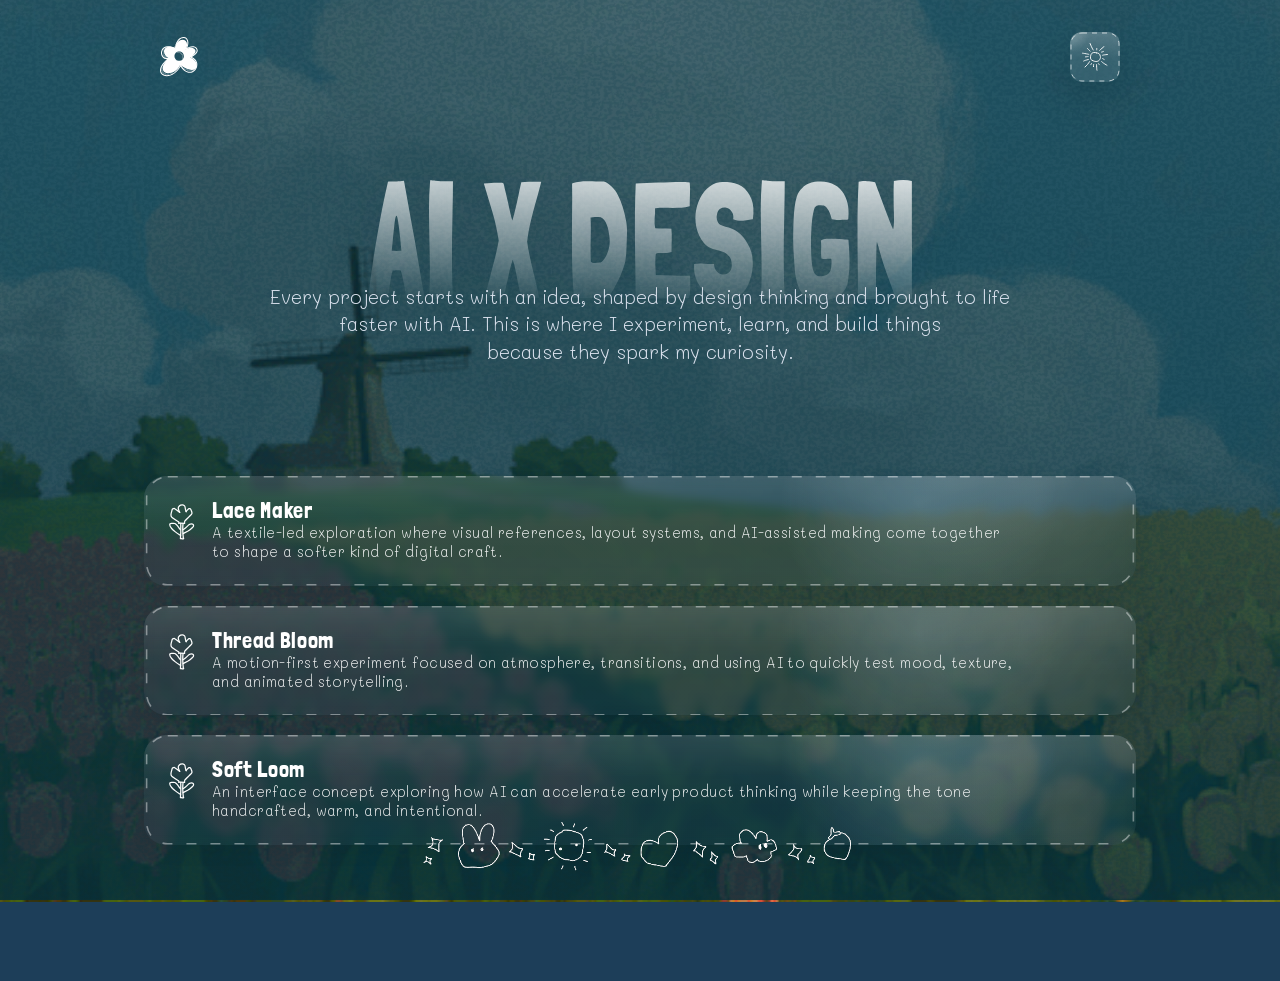
==== index.html @ 44465aa0 "Initial commit" ====
<!DOCTYPE html>
<html lang="en">
  <head>
    <meta charset="UTF-8" />
    <meta name="viewport" content="width=device-width, initial-scale=1.0" />
    <title>Made with AI</title>
    <link rel="stylesheet" href="styles.css" />
  </head>
  <body data-scene="day">
    <div class="cursor-glow" aria-hidden="true"></div>
    <div class="cursor-ring" aria-hidden="true"></div>
    <div class="floating-project-preview" aria-hidden="true">
      <img src="" alt="" />
    </div>
    <div class="page-shell">
      <header class="hero">
        <nav class="topbar">
          <img src="assets/logo.svg" alt="Logo" class="logo" />
          <button
            class="glass-frame"
            type="button"
            aria-label="Switch background to night"
            aria-pressed="false"
          >
            <span class="frame-icon" aria-hidden="true">
              <img src="assets/day.svg" alt="" />
            </span>
            <svg class="glass-frame-outline" viewBox="0 0 50 50" aria-hidden="true">
              <rect x="1" y="1" width="48" height="48" rx="11" ry="11"></rect>
            </svg>
          </button>
        </nav>
        <div class="hero-text">
          <h1 class="eyebrow">
            <img src="assets/heroheading.svg" alt="Made with AI" class="hero-heading-art" />
          </h1>
          <p class="subheading">Every project starts with an idea, shaped by design thinking and brought to life faster with AI. This is where I experiment, learn, and build things<br />because they spark my curiosity.</p>
        </div>
      </header>

      <main class="content">
        <section class="project-list" aria-label="Projects">
          <article
            class="project-item"
            tabindex="0"
            data-title="Lace Maker"
            data-body="A textile-led exploration where visual references, layout systems, and AI-assisted making come together to shape a softer kind of digital craft."
            data-image="assets/overlay.png"
            data-link="#"
            data-kicker="Material Study"
            data-notes="Built by turning a small visual curiosity into a structured experiment with rhythm, pattern, and tactility."
            data-tools="Figma direction, AI image support, rapid prototyping"
          >
            <svg class="project-outline" aria-hidden="true">
              <rect></rect>
            </svg>
            <div class="project-icon" aria-hidden="true">
              <img src="assets/project_icon.svg" alt="" />
            </div>
            <div class="project-copy">
              <h2 class="project-title">Lace Maker</h2>
              <p class="project-body">A textile-led exploration where visual references, layout systems, and AI-assisted making come together to shape a softer kind of digital craft.</p>
            </div>
            <div class="project-preview" aria-hidden="true">
              <img src="assets/overlay.png" alt="" />
            </div>
          </article>

          <article
            class="project-item"
            tabindex="0"
            data-title="Thread Bloom"
            data-body="A motion-first experiment focused on atmosphere, transitions, and using AI to quickly test mood, texture, and animated storytelling."
            data-image="assets/_.gif"
            data-link="#"
            data-kicker="Motion Study"
            data-notes="Built to see how quickly an ambient concept could become a living interface moment without losing design intent."
            data-tools="Concept framing, AI motion testing, interface styling"
          >
            <svg class="project-outline" aria-hidden="true">
              <rect></rect>
            </svg>
            <div class="project-icon" aria-hidden="true">
              <img src="assets/project_icon.svg" alt="" />
            </div>
            <div class="project-copy">
              <h2 class="project-title">Thread Bloom</h2>
              <p class="project-body">A motion-first experiment focused on atmosphere, transitions, and using AI to quickly test mood, texture, and animated storytelling.</p>
            </div>
            <div class="project-preview" aria-hidden="true">
              <img src="assets/_.gif" alt="" />
            </div>
          </article>

          <article
            class="project-item"
            tabindex="0"
            data-title="Soft Loom"
            data-body="An interface concept exploring how AI can accelerate early product thinking while keeping the tone handcrafted, warm, and intentional."
            data-image="assets/overlay.png"
            data-link="#"
            data-kicker="Interface Concept"
            data-notes="Built as a study in contrast: fast generation on one side, careful curation and design judgment on the other."
            data-tools="UI composition, copy shaping, AI-assisted iteration"
          >
            <svg class="project-outline" aria-hidden="true">
              <rect></rect>
            </svg>
            <div class="project-icon" aria-hidden="true">
              <img src="assets/project_icon.svg" alt="" />
            </div>
            <div class="project-copy">
              <h2 class="project-title">Soft Loom</h2>
              <p class="project-body">An interface concept exploring how AI can accelerate early product thinking while keeping the tone handcrafted, warm, and intentional.</p>
            </div>
            <div class="project-preview" aria-hidden="true">
              <img src="assets/overlay.png" alt="" />
            </div>
          </article>
        </section>
      </main>

      <footer class="toolbar" aria-label="Quick actions">
        <img class="toolbar-gif" src="assets/footericons-pingpong.gif" alt="" />
      </footer>
    </div>
    <section class="project-detail" aria-hidden="true">
      <div class="project-detail-backdrop" data-close-detail></div>
      <div class="project-detail-panel" role="dialog" aria-modal="true" aria-labelledby="project-detail-title">
        <svg class="project-detail-outline" aria-hidden="true">
          <rect></rect>
        </svg>
        <button class="project-detail-close glass-frame" type="button" aria-label="Close project detail" data-close-detail>
          <span class="project-detail-close-icon" aria-hidden="true">+</span>
          <svg class="glass-frame-outline" viewBox="0 0 50 50" aria-hidden="true">
            <rect x="1" y="1" width="48" height="48" rx="11" ry="11"></rect>
          </svg>
        </button>
        <div class="project-detail-media">
          <img src="" alt="" class="project-detail-image" />
          <a class="project-detail-cta glass-frame" href="#" target="_blank" rel="noreferrer">
            <span class="project-detail-cta-label">Visit the product</span>
            <span class="project-detail-cta-outline" aria-hidden="true"></span>
          </a>
        </div>
        <div class="project-detail-copy">
          <p class="project-detail-kicker"></p>
          <h2 class="project-detail-title" id="project-detail-title"></h2>
          <p class="project-detail-body"></p>
          <div class="project-detail-grid">
            <div class="project-detail-block">
              <span class="project-detail-label">Why it exists</span>
              <p class="project-detail-notes"></p>
            </div>
            <div class="project-detail-block">
              <span class="project-detail-label">What shaped it</span>
              <p class="project-detail-tools"></p>
            </div>
          </div>
        </div>
      </div>
    </section>
    <script>
      const sceneToggle = document.querySelector(".glass-frame");
      const body = document.body;
      const cursorGlow = document.querySelector(".cursor-glow");
      const cursorRing = document.querySelector(".cursor-ring");
      const floatingProjectPreview = document.querySelector(".floating-project-preview");
      const floatingProjectPreviewImage = floatingProjectPreview?.querySelector("img");
      const interactiveNodes = document.querySelectorAll("button, .logo, .project-item");
      const projectItems = document.querySelectorAll(".project-item");
      const projectDetail = document.querySelector(".project-detail");
      const projectDetailPanel = document.querySelector(".project-detail-panel");
      const projectDetailOutline = document.querySelector(".project-detail-outline");
      const projectDetailCloseButton = document.querySelector(".project-detail-close");
      const projectDetailImage = document.querySelector(".project-detail-image");
      const projectDetailCta = document.querySelector(".project-detail-cta");
      const projectDetailKicker = document.querySelector(".project-detail-kicker");
      const projectDetailTitle = document.querySelector(".project-detail-title");
      const projectDetailBody = document.querySelector(".project-detail-body");
      const projectDetailNotes = document.querySelector(".project-detail-notes");
      const projectDetailTools = document.querySelector(".project-detail-tools");
      const projectDetailCloseNodes = document.querySelectorAll("[data-close-detail]");
      let projectOutlineObserver;
      let activeProjectItem = null;

      const syncProjectOutlines = () => {
        projectItems.forEach((item) => {
          const outline = item.querySelector(".project-outline");
          const rect = outline?.querySelector("rect");

          if (!outline || !rect) {
            return;
          }

          const width = item.clientWidth;
          const height = item.clientHeight;
          const radius = parseFloat(getComputedStyle(item).getPropertyValue("--project-radius")) || 22;
          const borderWidth = parseFloat(getComputedStyle(item).getPropertyValue("--project-border-width")) || 1.6;
          const inset = borderWidth / 2;

          outline.setAttribute("viewBox", `0 0 ${width} ${height}`);
          rect.setAttribute("x", String(inset));
          rect.setAttribute("y", String(inset));
          rect.setAttribute("width", String(Math.max(width - inset * 2, 0)));
          rect.setAttribute("height", String(Math.max(height - inset * 2, 0)));
          rect.setAttribute("rx", String(Math.max(radius - inset, 0)));
          rect.setAttribute("ry", String(Math.max(radius - inset, 0)));
        });
      };

      const syncProjectDetailOutline = () => {
        const rect = projectDetailOutline?.querySelector("rect");

        if (!projectDetailPanel || !projectDetailOutline || !rect) {
          return;
        }

        const width = projectDetailPanel.clientWidth;
        const height = projectDetailPanel.clientHeight;
        const borderWidth = 1.6;
        const inset = borderWidth / 2;
        const radius = 32;

        projectDetailOutline.setAttribute("viewBox", `0 0 ${width} ${height}`);
        rect.setAttribute("x", String(inset));
        rect.setAttribute("y", String(inset));
        rect.setAttribute("width", String(Math.max(width - inset * 2, 0)));
        rect.setAttribute("height", String(Math.max(height - inset * 2, 0)));
        rect.setAttribute("rx", String(Math.max(radius - inset, 0)));
        rect.setAttribute("ry", String(Math.max(radius - inset, 0)));
      };

      const syncProjectPreviewPosition = (item, event) => {
        if (!floatingProjectPreview || body.classList.contains("detail-open")) {
          return;
        }

        const itemRect = item.getBoundingClientRect();
        const previewWidth = floatingProjectPreview.offsetWidth || 188;
        const previewHeight = floatingProjectPreview.offsetHeight || 122;
        const minLeft = itemRect.left + itemRect.width * 0.48;
        const maxLeft = itemRect.right - previewWidth - 12;
        const minTop = itemRect.top - 22;
        const maxTop = itemRect.bottom - previewHeight * 0.35;
        const nextLeft = Math.min(Math.max(event.clientX + 18, minLeft), maxLeft);
        const nextTop = Math.min(Math.max(event.clientY - previewHeight / 2, minTop), maxTop);

        floatingProjectPreview.style.setProperty("--floating-preview-x", `${nextLeft}px`);
        floatingProjectPreview.style.setProperty("--floating-preview-y", `${nextTop}px`);
      };

      const updateDetailCloseProximity = (event) => {
        if (!projectDetailCloseButton || !body.classList.contains("detail-open")) {
          projectDetailCloseButton?.classList.remove("is-proximate");
          return;
        }

        const rect = projectDetailCloseButton.getBoundingClientRect();
        const proximityRect = {
          top: rect.top - 2,
          right: rect.right + 2,
          bottom: rect.bottom + 12,
          left: rect.left - 2
        };

        const isNearClose =
          event.clientX >= proximityRect.left &&
          event.clientX <= proximityRect.right &&
          event.clientY >= proximityRect.top &&
          event.clientY <= proximityRect.bottom;

        projectDetailCloseButton.classList.toggle("is-proximate", isNearClose);
      };

      const openProjectDetail = (item) => {
        if (!projectDetail || !projectDetailImage || !projectDetailKicker || !projectDetailTitle || !projectDetailBody || !projectDetailNotes || !projectDetailTools) {
          return;
        }

        const {
          title,
          body: detailBody,
          image,
          link,
          kicker,
          notes,
          tools
        } = item.dataset;

        activeProjectItem?.classList.remove("is-selected");
        activeProjectItem = item;
        activeProjectItem.classList.add("is-selected");

        projectDetailImage.src = image || "";
        projectDetailImage.alt = title || "";
        if (projectDetailCta) {
          projectDetailCta.href = link || "#";
        }
        projectDetailKicker.textContent = kicker || "";
        projectDetailTitle.textContent = title || "";
        projectDetailBody.textContent = detailBody || "";
        projectDetailNotes.textContent = notes || "";
        projectDetailTools.textContent = tools || "";

        projectDetail.setAttribute("aria-hidden", "false");
        body.classList.add("detail-open");
        floatingProjectPreview?.classList.remove("is-visible");
        requestAnimationFrame(syncProjectDetailOutline);
      };

      const closeProjectDetail = () => {
        projectDetail?.setAttribute("aria-hidden", "true");
        body.classList.remove("detail-open");
        projectDetailCloseButton?.classList.remove("is-proximate");
        activeProjectItem?.classList.remove("is-selected");
        activeProjectItem = null;
      };

      sceneToggle?.addEventListener("click", () => {
        const isNightScene = body.dataset.scene === "night";
        const nextScene = isNightScene ? "day" : "night";
        const nextIcon = nextScene === "night" ? "assets/night.svg" : "assets/day.svg";
        const nextLabel = nextScene === "night" ? "Switch background to day" : "Switch background to night";

        body.dataset.scene = nextScene;
        sceneToggle.setAttribute("aria-pressed", String(nextScene === "night"));
        sceneToggle.setAttribute("aria-label", nextLabel);
        const frameIcon = sceneToggle.querySelector("img");
        if (frameIcon) {
          frameIcon.src = nextIcon;
        }
      });

      if (window.matchMedia("(pointer: fine)").matches && cursorGlow && cursorRing) {
        let currentX = window.innerWidth / 2;
        let currentY = window.innerHeight / 2;
        let targetX = currentX;
        let targetY = currentY;

        const renderCursor = () => {
          currentX += (targetX - currentX) * 0.16;
          currentY += (targetY - currentY) * 0.16;

          cursorGlow.style.transform = `translate(${currentX}px, ${currentY}px)`;
          cursorRing.style.transform = `translate(${targetX}px, ${targetY}px)`;
          requestAnimationFrame(renderCursor);
        };

        window.addEventListener("mousemove", (event) => {
          targetX = event.clientX;
          targetY = event.clientY;
          const glowX = `${(event.clientX / window.innerWidth) * 100}%`;
          const glowY = `${(event.clientY / window.innerHeight) * 100}%`;
          document.documentElement.style.setProperty("--hero-glow-x", glowX);
          document.documentElement.style.setProperty("--hero-glow-y", glowY);
          body.classList.add("cursor-active");
          updateDetailCloseProximity(event);
        });

        window.addEventListener("mouseleave", () => {
          body.classList.remove("cursor-active");
        });

        interactiveNodes.forEach((node) => {
          node.addEventListener("mouseenter", () => {
            body.classList.add("cursor-interactive");
          });

          node.addEventListener("mouseleave", () => {
            body.classList.remove("cursor-interactive");
          });
        });

        projectItems.forEach((item) => {
          item.addEventListener("mouseenter", (event) => {
            const previewSource = item.querySelector(".project-preview img")?.getAttribute("src");

            if (floatingProjectPreview && floatingProjectPreviewImage && previewSource) {
              floatingProjectPreviewImage.src = previewSource;
              floatingProjectPreview.classList.add("is-visible");
            }

            syncProjectPreviewPosition(item, event);
          });

          item.addEventListener("mousemove", (event) => {
            syncProjectPreviewPosition(item, event);
          });

          item.addEventListener("mouseleave", () => {
            floatingProjectPreview?.classList.remove("is-visible");
          });
        });

        renderCursor();
      }

      projectItems.forEach((item) => {
        item.addEventListener("click", () => {
          openProjectDetail(item);
        });

        item.addEventListener("keydown", (event) => {
          if (event.key === "Enter" || event.key === " ") {
            event.preventDefault();
            openProjectDetail(item);
          }
        });
      });

      projectDetailCloseNodes.forEach((node) => {
        node.addEventListener("click", closeProjectDetail);
      });

      window.addEventListener("keydown", (event) => {
        if (event.key === "Escape" && body.classList.contains("detail-open")) {
          closeProjectDetail();
        }
      });

      syncProjectOutlines();
      syncProjectDetailOutline();
      window.addEventListener("resize", syncProjectOutlines);
      window.addEventListener("resize", syncProjectDetailOutline);

      if ("ResizeObserver" in window) {
        projectOutlineObserver = new ResizeObserver(() => {
          syncProjectOutlines();
          syncProjectDetailOutline();
        });

        projectItems.forEach((item) => {
          projectOutlineObserver.observe(item);
        });

        if (projectDetailPanel) {
          projectOutlineObserver.observe(projectDetailPanel);
        }
      }

      if (document.fonts?.ready) {
        document.fonts.ready.then(() => {
          syncProjectOutlines();
          syncProjectDetailOutline();
        });
      }
    </script>
  </body>
</html>
---- styles.css ----
@import url("https://fonts.googleapis.com/css2?family=Londrina+Solid:wght@300;400;900&family=Mali:wght@300;400;500;600;700&display=swap");

:root {
  color-scheme: dark;
  font-family: "Poppins", "Inter", system-ui, sans-serif;
  background: #1d3e59;
  color: #f5f7fb;
  --hero-glow-x: 50%;
  --hero-glow-y: 28%;
  --hero-heading-size: clamp(3.2rem, 7.2vw, 6rem);
  --hero-subheading-size: clamp(0.9rem, 1.5vw, 1.2rem);
  --day-overlay-top: rgba(5, 47, 60, 0.35);
  --day-overlay-bottom: rgba(5, 47, 60, 0.6);
  --day-overlay-opacity: 1;
  --day-overlay-size: cover;
  --day-overlay-position: center;
}

* {
  box-sizing: border-box;
}

html, body {
  margin: 0;
  min-height: 100%;
}

body {
  background: url("assets/_.gif") center/cover no-repeat fixed;
  color: #eef2f8;
  position: relative;
  cursor: none;
}

body[data-scene="night"] {
  background: url("assets/nights.gif") center/cover no-repeat fixed;
}

body.detail-open {
  overflow: hidden;
}

body.detail-open .cursor-glow,
body.detail-open .cursor-ring {
  opacity: 1;
}

body::before {
  content: "";
  position: fixed;
  inset: 0;
  background:
    linear-gradient(var(--day-overlay-top), var(--day-overlay-bottom)),
    url("assets/overlay.png") var(--day-overlay-position) / var(--day-overlay-size) no-repeat;
  opacity: var(--day-overlay-opacity);
  pointer-events: none;
  z-index: 0;
}

.cursor-glow,
.cursor-ring {
  position: fixed;
  top: 0;
  left: 0;
  pointer-events: none;
  z-index: 20;
  opacity: 0;
  transition: opacity 180ms ease, width 220ms ease, height 220ms ease, border-color 220ms ease, background-color 220ms ease;
}

.cursor-glow {
  width: 140px;
  height: 140px;
  border-radius: 50%;
  background: radial-gradient(circle, rgba(165, 220, 255, 0.22) 0%, rgba(165, 220, 255, 0.08) 38%, rgba(165, 220, 255, 0) 72%);
  mix-blend-mode: screen;
  transform: translate(-50%, -50%);
}

.cursor-ring {
  width: 26px;
  height: 26px;
  border: 1px solid rgba(255, 255, 255, 0.7);
  border-radius: 50%;
  transform: translate(-50%, -50%);
  backdrop-filter: blur(3px);
  -webkit-backdrop-filter: blur(3px);
}

.floating-project-preview {
  --floating-preview-x: 0px;
  --floating-preview-y: 0px;
  position: fixed;
  top: 0;
  left: 0;
  width: 212px;
  aspect-ratio: 1.55;
  border-radius: 16px;
  overflow: hidden;
  opacity: 0;
  transform: translate(var(--floating-preview-x), var(--floating-preview-y));
  box-shadow:
    0 16px 34px rgba(0, 0, 0, 0.22),
    inset 0 0 0 1px rgba(255, 255, 255, 0.16);
  transition: opacity 180ms ease;
  z-index: 11;
  pointer-events: none;
  will-change: transform, opacity;
}

.floating-project-preview.is-visible {
  opacity: 1;
}

.floating-project-preview img {
  display: block;
  width: 100%;
  height: 100%;
  object-fit: cover;
}

body.cursor-active .cursor-glow,
body.cursor-active .cursor-ring {
  opacity: 1;
}

body.cursor-interactive .cursor-glow {
  width: 180px;
  height: 180px;
  background: radial-gradient(circle, rgba(255, 255, 255, 0.24) 0%, rgba(185, 231, 255, 0.1) 40%, rgba(185, 231, 255, 0) 74%);
}

body.cursor-interactive .cursor-ring {
  width: 40px;
  height: 40px;
  border-color: rgba(255, 255, 255, 0.95);
  background: rgba(255, 255, 255, 0.06);
}

.page-shell {
  position: relative;
  z-index: 1;
  display: flex;
  min-height: 100vh;
  flex-direction: column;
  padding: 32px 24px 112px;
}

.hero {
  flex: 0 0 auto;
  display: flex;
  flex-direction: column;
  align-items: center;
  justify-content: flex-start;
  text-align: center;
  padding: 0 0 20px;
  gap: 48px;
}

.topbar {
  width: min(100%, 980px);
  display: flex;
  align-items: center;
  justify-content: space-between;
  gap: 12px;
  padding: 0 10px;
}

.logo {
  height: 40px;
  width: auto;
  transform-origin: center;
  transition: transform 320ms ease;
}

.logo:hover {
  transform: rotate(12deg);
}

.glass-frame {
  --frame-dash: 5;
  --frame-gap: 5;
  --frame-hover-dash: 160;
  --frame-hover-gap: 0;
  width: 50px;
  height: 50px;
  padding: 0;
  border: 0;
  border-radius: 12px;
  background: rgba(255, 255, 255, 0.08);
  backdrop-filter: blur(18px);
  -webkit-backdrop-filter: blur(18px);
  box-shadow:
    inset 0 18px 40px rgba(255, 255, 255, 0.06),
    0 16px 45px rgba(0, 0, 0, 0.18);
  position: relative;
  overflow: hidden;
  cursor: pointer;
  transition:
    background-color 220ms ease,
    box-shadow 220ms ease;
}

.glass-frame::before {
  content: "";
  position: absolute;
  inset: 0;
  background: linear-gradient(180deg, rgba(255,255,255,0.24), rgba(255,255,255,0) 55%);
  opacity: 0.6;
  pointer-events: none;
  transition: opacity 220ms ease, transform 220ms ease;
}

.glass-frame::after {
  content: "";
  position: absolute;
  inset: 0;
  background: radial-gradient(circle at top left, rgba(255,255,255,0.32), transparent 28%);
  opacity: 0.8;
  pointer-events: none;
  transition: opacity 220ms ease, transform 220ms ease;
}

.frame-icon {
  position: absolute;
  inset: 0;
  display: grid;
  place-items: center;
  z-index: 1;
  pointer-events: none;
}

.frame-icon img {
  display: block;
  width: 22px;
  height: 22px;
  opacity: 0.92;
}

body[data-scene="day"] .frame-icon img {
  width: 28px;
  height: 28px;
}

.glass-frame-outline {
  position: absolute;
  inset: 0;
  width: 100%;
  height: 100%;
  pointer-events: none;
}

.glass-frame-outline rect {
  fill: none;
  stroke: rgba(255, 255, 255, 0.68);
  stroke-width: 1;
  stroke-linecap: butt;
  stroke-dasharray: var(--frame-dash) var(--frame-gap);
  transition: stroke 220ms ease, stroke-dasharray 260ms ease;
}

.glass-frame:hover {
  box-shadow:
    inset 0 20px 42px rgba(255, 255, 255, 0.12),
    0 22px 55px rgba(0, 0, 0, 0.24);
}

.glass-frame:hover::before {
  opacity: 0.92;
  transform: translateY(-4px);
}

.glass-frame:hover::after {
  opacity: 1;
  transform: translate(4px, 4px) scale(1.08);
}

.glass-frame:hover .glass-frame-outline rect {
  stroke: rgba(255, 255, 255, 1);
  stroke-dasharray: var(--frame-hover-dash) var(--frame-hover-gap);
}

.glass-frame:active {
  transform: translateY(-1px) scale(0.99);
}

.hero-text {
  max-width: 900px;
  margin-top: 50px;
  margin-bottom: 0;
}

.eyebrow {
  margin: 0;
  line-height: 0;
  filter: drop-shadow(0 10px 24px rgba(6, 18, 32, 0.18));
  transition: filter 220ms ease;
}

.hero-heading-art {
  display: block;
  width: min(100%, clamp(192px, 43.2vw, 544px));
  height: auto;
  margin: 0 auto;
}

body.cursor-active .eyebrow {
  filter: drop-shadow(0 12px 30px rgba(6, 18, 32, 0.24));
}

body.cursor-interactive .eyebrow {
  filter: drop-shadow(0 12px 30px rgba(6, 18, 32, 0.24));
}

.subheading {
  margin: -18px auto 0;
  max-width: 760px;
  font-family: "Mali", "Poppins", sans-serif;
  font-size: var(--hero-subheading-size);
  line-height: 1.45;
  font-weight: 300;
  color: #dce3ef;
}

.content {
  width: min(100%, 1020px);
  margin: 0 auto;
  padding: 90px 14px 24px;
}

.project-list {
  display: grid;
  gap: 20px;
}

.project-item {
  --project-radius: 22;
  --project-border-width: 1.6;
  --project-dash: 10;
  --project-gap: 14;
  --project-hover-dash: 12;
  --project-hover-gap: 12;
  --project-border-color: rgba(255, 255, 255, 0.42);
  display: grid;
  grid-template-columns: auto 1fr;
  gap: 12px;
  align-items: start;
  min-height: 88px;
  padding: 24px 18px 24px 16px;
  border-radius: calc(var(--project-radius) * 1px);
  background:
    linear-gradient(180deg, rgba(71, 86, 95, 0.1), rgba(117, 151, 170, 0.06)),
    rgba(115, 162, 188, 0.02);
  backdrop-filter: blur(5px) saturate(1.02);
  -webkit-backdrop-filter: blur(5px) saturate(1.02);
  box-shadow:
    inset 0 1px 0 rgba(255, 255, 255, 0),
    0 8px 18px rgba(0, 0, 0, 0.05);
  position: relative;
  overflow: visible;
  cursor: pointer;
  transition: box-shadow 220ms ease, background-color 220ms ease;
}

.project-item::before {
  content: "";
  position: absolute;
  inset: 0;
  border-radius: inherit;
  background: linear-gradient(180deg, rgba(255,255,255,0.16), rgba(255,255,255,0.04) 38%, rgba(255,255,255,0) 65%);
  opacity: 0.65;
  pointer-events: none;
  transition: opacity 220ms ease, transform 220ms ease;
}

.project-item::after {
  content: "";
  position: absolute;
  inset: 0;
  border-radius: inherit;
  background:
    radial-gradient(circle at 78% 26%, rgba(207, 234, 248, 0.22), transparent 18%),
    radial-gradient(circle at 90% 20%, rgba(255,255,255,0.12), transparent 14%);
  opacity: 0.9;
  pointer-events: none;
  transition: opacity 220ms ease, transform 220ms ease;
}

.project-icon,
.project-copy,
.project-outline,
.project-preview {
  position: relative;
  z-index: 1;
}

.project-outline {
  position: absolute;
  inset: 0;
  width: 100%;
  height: 100%;
  pointer-events: none;
  z-index: 2;
}

.project-outline rect {
  fill: none;
  stroke: var(--project-border-color);
  stroke-width: var(--project-border-width);
  stroke-linecap: butt;
  stroke-linejoin: miter;
  vector-effect: non-scaling-stroke;
  stroke-dasharray: var(--project-dash) var(--project-gap);
  transition: stroke 420ms ease, stroke-dasharray 620ms ease;
}

.project-icon {
  width: 40px;
  height: 40px;
  display: grid;
  place-items: center;
  color: rgba(255, 255, 255, 0.98);
  margin-top: 0;
}

.project-icon img {
  width: 44px;
  height: 44px;
  display: block;
}

.project-title {
  margin: 0 0 4px;
  font-family: "Londrina Solid", "Poppins", sans-serif;
  font-size: 1.4rem;
  line-height: 0.9;
  letter-spacing: 0.03em;
  font-weight: 400;
  color: #ffffff;
}

.project-body {
  margin: 0;
  max-width: calc(72ch + 90px);
  font-family: "Mali", "Poppins", sans-serif;
  font-size: 0.90rem;
  line-height: 1.3;
  font-weight: 300;
  letter-spacing: 0.03em;
  
  color: rgba(255, 255, 255, 0.9);
}

.project-preview {
  display: none;
}

.project-item:hover .project-outline rect {
  stroke: rgba(218, 228, 238, 0.5);
  stroke-dasharray: var(--project-hover-dash) var(--project-hover-gap);
}

.project-item:focus-visible {
  outline: none;
}

.project-item.is-selected .project-outline rect,
.project-item:focus-visible .project-outline rect {
  stroke: rgba(214, 225, 234, 0.56);
  stroke-dasharray: var(--project-hover-dash) var(--project-hover-gap);
}

.project-detail {
  position: fixed;
  inset: 0;
  display: grid;
  place-items: center;
  padding: 32px 24px;
  opacity: 0;
  visibility: hidden;
  pointer-events: none;
  transition: opacity 320ms ease, visibility 320ms ease;
  z-index: 6;
}

.project-detail,
.project-detail * {
  cursor: none;
}

.project-detail[aria-hidden="false"] {
  opacity: 1;
  visibility: visible;
  pointer-events: auto;
}

.project-detail-backdrop {
  position: absolute;
  inset: 0;
  background:
    linear-gradient(180deg, rgba(4, 20, 34, 0.5), rgba(4, 20, 34, 0.74)),
    radial-gradient(circle at 50% 24%, rgba(167, 214, 241, 0.16), transparent 34%);
  backdrop-filter: blur(18px) saturate(1.06);
  -webkit-backdrop-filter: blur(18px) saturate(1.06);
}

.project-detail-panel {
  --project-detail-radius: 32;
  --project-detail-border-width: 1.6;
  --project-detail-dash: 10;
  --project-detail-gap: 14;
  position: relative;
  width: min(100%, 980px);
  display: grid;
  grid-template-columns: minmax(280px, 0.95fr) minmax(0, 1fr);
  gap: 28px;
  padding: 26px;
  border-radius: 32px;
  background:
    linear-gradient(180deg, rgba(103, 128, 143, 0.18), rgba(57, 77, 90, 0.14)),
    rgba(29, 43, 53, 0.18);
  box-shadow:
    inset 0 1px 0 rgba(255, 255, 255, 0.14),
    0 28px 80px rgba(0, 0, 0, 0.28);
  overflow: hidden;
  transform: translateY(28px) scale(0.98);
  transition: transform 420ms cubic-bezier(0.22, 1, 0.36, 1);
}

.project-detail-panel::before {
  content: "";
  position: absolute;
  inset: 0;
  border-radius: inherit;
  background:
    linear-gradient(180deg, rgba(255,255,255,0.18), rgba(255,255,255,0.02) 34%, rgba(255,255,255,0) 64%),
    radial-gradient(circle at 86% 10%, rgba(220, 239, 252, 0.16), transparent 24%);
  pointer-events: none;
}

.project-detail-outline {
  position: absolute;
  inset: 0;
  width: 100%;
  height: 100%;
  pointer-events: none;
  z-index: 1;
}

.project-detail-outline rect {
  fill: none;
  stroke: rgba(255, 255, 255, 0.42);
  stroke-width: var(--project-detail-border-width);
  stroke-linecap: butt;
  stroke-linejoin: miter;
  vector-effect: non-scaling-stroke;
  stroke-dasharray: var(--project-detail-dash) var(--project-detail-gap);
}

.project-detail[aria-hidden="false"] .project-detail-panel {
  transform: translateY(0) scale(1);
}

.project-detail-close {
  position: absolute;
  top: 18px;
  right: 18px;
  width: 50px;
  height: 50px;
  z-index: 2;
}

.project-detail-close-icon {
  position: absolute;
  inset: 0;
  display: grid;
  place-items: center;
  font-size: 1.55rem;
  line-height: 1;
  color: rgba(255, 255, 255, 0.92);
  transform: rotate(45deg);
  transition: transform 420ms ease, scale 420ms ease;
}

.project-detail-close:hover .project-detail-close-icon,
.project-detail-close:focus-visible .project-detail-close-icon,
.project-detail-close.is-proximate .project-detail-close-icon {
  transform: rotate(225deg) scale(1.08);
}

.project-detail-media,
.project-detail-copy {
  position: relative;
  z-index: 2;
}

.project-detail-media {
  min-height: 380px;
  border-radius: 24px;
  overflow: hidden;
  background: rgba(255, 255, 255, 0.08);
  box-shadow:
    inset 0 1px 0 rgba(255, 255, 255, 0.18),
    0 18px 40px rgba(0, 0, 0, 0.22);
}

.project-detail-image {
  display: block;
  width: 100%;
  height: 100%;
  object-fit: cover;
}

.project-detail-cta {
  position: absolute;
  left: 20px;
  bottom: 20px;
  display: inline-flex;
  width: auto;
  height: auto;
  align-items: center;
  justify-content: center;
  min-height: 52px;
  border: 0;
  padding: 0 22px;
  border-radius: 999px;
  background: rgba(255, 255, 255, 0.08);
  box-shadow:
    inset 0 18px 40px rgba(255, 255, 255, 0.06),
    0 16px 45px rgba(0, 0, 0, 0.18);
  backdrop-filter: blur(18px);
  -webkit-backdrop-filter: blur(18px);
  font-family: "Mali", "Poppins", sans-serif;
  font-size: 0.94rem;
  line-height: 1;
  font-weight: 500;
  letter-spacing: 0.04em;
  color: #f8fbff;
  text-decoration: none;
  overflow: hidden;
  transition: background-color 220ms ease, transform 220ms ease, box-shadow 220ms ease;
}

.project-detail-cta::before {
  opacity: 0.6;
}

.project-detail-cta::after {
  opacity: 0.8;
}

.project-detail-cta-label {
  position: relative;
  z-index: 1;
  pointer-events: none;
}

.project-detail-cta-outline {
  position: absolute;
  inset: 0;
  pointer-events: none;
  border: 1px dashed rgba(255, 255, 255, 0.68);
  border-radius: inherit;
  transition: border-color 220ms ease, border-style 260ms ease;
}

.project-detail-cta:hover {
  background: rgba(255, 255, 255, 0.08);
  box-shadow:
    inset 0 20px 42px rgba(255, 255, 255, 0.12),
    0 22px 55px rgba(0, 0, 0, 0.24);
}

.project-detail-cta:hover::before {
  opacity: 0.92;
  transform: translateY(-4px);
}

.project-detail-cta:hover::after {
  opacity: 1;
  transform: translate(4px, 4px) scale(1.08);
}

.project-detail-cta:hover .project-detail-cta-outline {
  border-color: rgba(255, 255, 255, 1);
  border-style: solid;
}

.project-detail-cta:focus-visible {
  outline: none;
  transform: translateY(-1px);
}

.project-detail-copy {
  display: flex;
  min-width: 0;
  flex-direction: column;
  justify-content: center;
  padding: 16px 10px 8px 0;
}

.project-detail-kicker {
  margin: 0 0 14px;
  font-family: "Mali", "Poppins", sans-serif;
  font-size: 0.88rem;
  line-height: 1.1;
  letter-spacing: 0.16em;
  text-transform: uppercase;
  color: rgba(221, 232, 240, 0.72);
}

.project-detail-title {
  margin: 0 0 14px;
  font-family: "Londrina Solid", "Poppins", sans-serif;
  font-size: clamp(2.6rem, 4vw, 4rem);
  line-height: 0.9;
  font-weight: 400;
  letter-spacing: 0.02em;
  color: #ffffff;
}

.project-detail-body,
.project-detail-notes,
.project-detail-tools {
  margin: 0;
  font-family: "Mali", "Poppins", sans-serif;
  font-size: 1rem;
  line-height: 1.6;
  font-weight: 300;
  letter-spacing: 0.03em;
  color: rgba(236, 243, 248, 0.92);
}

.project-detail-body {
  max-width: 50ch;
}

.project-detail-grid {
  display: grid;
  grid-template-columns: repeat(2, minmax(0, 1fr));
  gap: 18px;
  margin-top: 28px;
}

.project-detail-block {
  padding: 18px 18px 20px;
  border-radius: 22px;
  background:
    linear-gradient(180deg, rgba(255,255,255,0.1), rgba(255,255,255,0.03)),
    rgba(255, 255, 255, 0.02);
  box-shadow: inset 0 1px 0 rgba(255, 255, 255, 0.08);
}

.project-detail-label {
  display: block;
  margin-bottom: 10px;
  font-family: "Mali", "Poppins", sans-serif;
  font-size: 0.78rem;
  line-height: 1;
  font-weight: 500;
  letter-spacing: 0.14em;
  text-transform: uppercase;
  color: rgba(214, 227, 237, 0.66);
}

.toolbar {
  position: fixed;
  left: 50%;
  bottom: 20px;
  transform: translateX(-50%);
  display: flex;
  justify-content: center;
  width: min(100% - 48px, 437px);
  z-index: 2;
}

.toolbar-gif {
  display: block;
  width: min(100%, 437px);
  height: auto;
}

@media (max-width: 720px) {
  body {
    cursor: auto;
  }

  .cursor-glow,
  .cursor-ring {
    display: none;
  }

  .page-shell {
    padding: 24px 18px 18px;
  }

  .hero {
    padding-top: 28px;
  }

  .content {
    padding: 6px 0 20px;
  }

  .project-item {
    grid-template-columns: 1fr;
    gap: 10px;
    padding: 16px 16px 18px;
  }

  .project-icon {
    width: 24px;
    height: 24px;
    margin-top: 0;
  }

  .project-title {
    font-size: 1.45rem;
  }

  .project-body {
    max-width: none;
    font-size: 0.84rem;
  }

  .project-detail {
    padding: 18px 16px;
  }

  .project-detail-panel {
    grid-template-columns: 1fr;
    gap: 18px;
    padding: 18px;
    border-radius: 24px;
  }

  .project-detail-media {
    min-height: 220px;
  }

  .project-detail-cta {
    left: 14px;
    right: 14px;
    bottom: 14px;
    justify-content: center;
  }

  .project-detail-copy {
    padding: 4px 0 0;
  }

  .project-detail-title {
    font-size: clamp(2.1rem, 9vw, 3rem);
  }

  .project-detail-grid {
    grid-template-columns: 1fr;
    margin-top: 20px;
  }

  .toolbar {
    bottom: 16px;
    width: min(100% - 32px, 437px);
  }
}
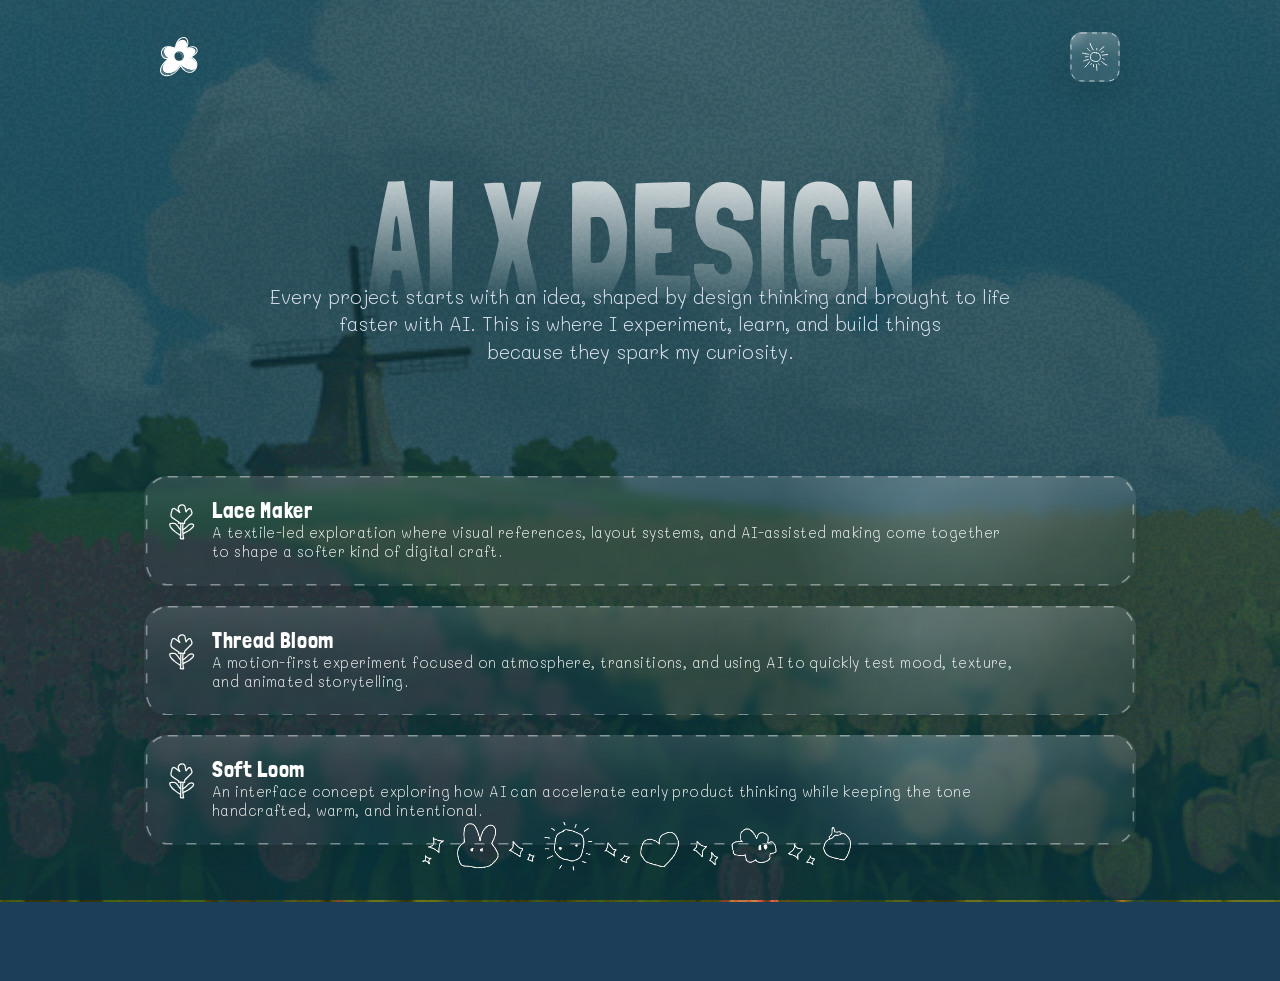
==== commit 38362af3: "Refine project detail overlay interactions" ====
--- a/index.html
+++ b/index.html
@@ -130,17 +130,21 @@
         <svg class="project-detail-outline" aria-hidden="true">
           <rect></rect>
         </svg>
-        <button class="project-detail-close glass-frame" type="button" aria-label="Close project detail" data-close-detail>
-          <span class="project-detail-close-icon" aria-hidden="true">+</span>
-          <svg class="glass-frame-outline" viewBox="0 0 50 50" aria-hidden="true">
-            <rect x="1" y="1" width="48" height="48" rx="11" ry="11"></rect>
-          </svg>
+        <button class="project-detail-close-hit" type="button" aria-label="Close project detail" data-close-detail>
+          <span class="project-detail-close-face glass-frame" aria-hidden="true">
+            <span class="project-detail-close-icon">+</span>
+            <svg class="glass-frame-outline" viewBox="0 0 50 50" aria-hidden="true">
+              <rect x="1" y="1" width="48" height="48" rx="11" ry="11"></rect>
+            </svg>
+          </span>
         </button>
         <div class="project-detail-media">
           <img src="" alt="" class="project-detail-image" />
           <a class="project-detail-cta glass-frame" href="#" target="_blank" rel="noreferrer">
             <span class="project-detail-cta-label">Visit the product</span>
-            <span class="project-detail-cta-outline" aria-hidden="true"></span>
+            <svg class="project-detail-cta-outline" aria-hidden="true">
+              <rect></rect>
+            </svg>
           </a>
         </div>
         <div class="project-detail-copy">
@@ -172,17 +176,21 @@
       const projectDetail = document.querySelector(".project-detail");
       const projectDetailPanel = document.querySelector(".project-detail-panel");
       const projectDetailOutline = document.querySelector(".project-detail-outline");
-      const projectDetailCloseButton = document.querySelector(".project-detail-close");
+      const projectDetailCloseButton = document.querySelector(".project-detail-close-hit");
+      const projectDetailCloseFace = document.querySelector(".project-detail-close-face");
       const projectDetailImage = document.querySelector(".project-detail-image");
       const projectDetailCta = document.querySelector(".project-detail-cta");
+      const projectDetailCtaOutline = document.querySelector(".project-detail-cta-outline");
       const projectDetailKicker = document.querySelector(".project-detail-kicker");
       const projectDetailTitle = document.querySelector(".project-detail-title");
       const projectDetailBody = document.querySelector(".project-detail-body");
       const projectDetailNotes = document.querySelector(".project-detail-notes");
       const projectDetailTools = document.querySelector(".project-detail-tools");
       const projectDetailCloseNodes = document.querySelectorAll("[data-close-detail]");
+      const DETAIL_CLOSE_DURATION = 320;
       let projectOutlineObserver;
       let activeProjectItem = null;
+      let detailCloseTimeout;
 
       const syncProjectOutlines = () => {
         projectItems.forEach((item) => {
@@ -223,6 +231,28 @@
         const radius = 32;
 
         projectDetailOutline.setAttribute("viewBox", `0 0 ${width} ${height}`);
+        rect.setAttribute("x", String(inset));
+        rect.setAttribute("y", String(inset));
+        rect.setAttribute("width", String(Math.max(width - inset * 2, 0)));
+        rect.setAttribute("height", String(Math.max(height - inset * 2, 0)));
+        rect.setAttribute("rx", String(Math.max(radius - inset, 0)));
+        rect.setAttribute("ry", String(Math.max(radius - inset, 0)));
+      };
+
+      const syncProjectDetailCtaOutline = () => {
+        const rect = projectDetailCtaOutline?.querySelector("rect");
+
+        if (!projectDetailCta || !projectDetailCtaOutline || !rect) {
+          return;
+        }
+
+        const width = projectDetailCta.clientWidth;
+        const height = projectDetailCta.clientHeight;
+        const radius = parseFloat(getComputedStyle(projectDetailCta).borderRadius) || 16;
+        const borderWidth = 1;
+        const inset = borderWidth / 2;
+
+        projectDetailCtaOutline.setAttribute("viewBox", `0 0 ${width} ${height}`);
         rect.setAttribute("x", String(inset));
         rect.setAttribute("y", String(inset));
         rect.setAttribute("width", String(Math.max(width - inset * 2, 0)));
@@ -251,26 +281,22 @@
       };
 
       const updateDetailCloseProximity = (event) => {
-        if (!projectDetailCloseButton || !body.classList.contains("detail-open")) {
+        if (!projectDetailCloseButton || !projectDetailCloseFace || !body.classList.contains("detail-open")) {
           projectDetailCloseButton?.classList.remove("is-proximate");
-          return;
-        }
-
-        const rect = projectDetailCloseButton.getBoundingClientRect();
-        const proximityRect = {
-          top: rect.top - 2,
-          right: rect.right + 2,
-          bottom: rect.bottom + 12,
-          left: rect.left - 2
-        };
-
+          body.classList.remove("cursor-force-interactive");
+          return;
+        }
+
+        const rect = projectDetailCloseFace.getBoundingClientRect();
+        const ringReach = 12;
         const isNearClose =
-          event.clientX >= proximityRect.left &&
-          event.clientX <= proximityRect.right &&
-          event.clientY >= proximityRect.top &&
-          event.clientY <= proximityRect.bottom;
+          event.clientX >= rect.left - ringReach &&
+          event.clientX <= rect.right + ringReach &&
+          event.clientY >= rect.top - ringReach &&
+          event.clientY <= rect.bottom + ringReach;
 
         projectDetailCloseButton.classList.toggle("is-proximate", isNearClose);
+        body.classList.toggle("cursor-force-interactive", isNearClose);
       };
 
       const openProjectDetail = (item) => {
@@ -303,18 +329,31 @@
         projectDetailNotes.textContent = notes || "";
         projectDetailTools.textContent = tools || "";
 
+        window.clearTimeout(detailCloseTimeout);
+        projectDetail.classList.remove("is-closing");
         projectDetail.setAttribute("aria-hidden", "false");
         body.classList.add("detail-open");
         floatingProjectPreview?.classList.remove("is-visible");
         requestAnimationFrame(syncProjectDetailOutline);
+        requestAnimationFrame(syncProjectDetailCtaOutline);
       };
 
       const closeProjectDetail = () => {
-        projectDetail?.setAttribute("aria-hidden", "true");
-        body.classList.remove("detail-open");
+        if (!projectDetail || projectDetail.getAttribute("aria-hidden") === "true") {
+          return;
+        }
+
+        window.clearTimeout(detailCloseTimeout);
+        projectDetail.classList.add("is-closing");
+        projectDetail.setAttribute("aria-hidden", "true");
         projectDetailCloseButton?.classList.remove("is-proximate");
-        activeProjectItem?.classList.remove("is-selected");
-        activeProjectItem = null;
+        body.classList.remove("cursor-force-interactive");
+        detailCloseTimeout = window.setTimeout(() => {
+          body.classList.remove("detail-open");
+          projectDetail.classList.remove("is-closing");
+          activeProjectItem?.classList.remove("is-selected");
+          activeProjectItem = null;
+        }, DETAIL_CLOSE_DURATION);
       };
 
       sceneToggle?.addEventListener("click", () => {
@@ -409,7 +448,21 @@
         });
       });
 
+      projectDetailPanel?.addEventListener("click", (event) => {
+        event.stopPropagation();
+      });
+
+      projectDetailCloseButton?.addEventListener("pointerdown", (event) => {
+        event.preventDefault();
+        event.stopPropagation();
+        closeProjectDetail();
+      });
+
       projectDetailCloseNodes.forEach((node) => {
+        if (node === projectDetailCloseButton) {
+          return;
+        }
+
         node.addEventListener("click", closeProjectDetail);
       });
 
@@ -421,13 +474,16 @@
 
       syncProjectOutlines();
       syncProjectDetailOutline();
+      syncProjectDetailCtaOutline();
       window.addEventListener("resize", syncProjectOutlines);
       window.addEventListener("resize", syncProjectDetailOutline);
+      window.addEventListener("resize", syncProjectDetailCtaOutline);
 
       if ("ResizeObserver" in window) {
         projectOutlineObserver = new ResizeObserver(() => {
           syncProjectOutlines();
           syncProjectDetailOutline();
+          syncProjectDetailCtaOutline();
         });
 
         projectItems.forEach((item) => {
@@ -436,6 +492,10 @@
 
         if (projectDetailPanel) {
           projectOutlineObserver.observe(projectDetailPanel);
+        }
+
+        if (projectDetailCta) {
+          projectOutlineObserver.observe(projectDetailCta);
         }
       }
 
@@ -443,6 +503,7 @@
         document.fonts.ready.then(() => {
           syncProjectOutlines();
           syncProjectDetailOutline();
+          syncProjectDetailCtaOutline();
         });
       }
     </script>
--- a/styles.css
+++ b/styles.css
@@ -130,7 +130,20 @@
   background: radial-gradient(circle, rgba(255, 255, 255, 0.24) 0%, rgba(185, 231, 255, 0.1) 40%, rgba(185, 231, 255, 0) 74%);
 }
 
+body.cursor-force-interactive .cursor-glow {
+  width: 180px;
+  height: 180px;
+  background: radial-gradient(circle, rgba(255, 255, 255, 0.24) 0%, rgba(185, 231, 255, 0.1) 40%, rgba(185, 231, 255, 0) 74%);
+}
+
 body.cursor-interactive .cursor-ring {
+  width: 40px;
+  height: 40px;
+  border-color: rgba(255, 255, 255, 0.95);
+  background: rgba(255, 255, 255, 0.06);
+}
+
+body.cursor-force-interactive .cursor-ring {
   width: 40px;
   height: 40px;
   border-color: rgba(255, 255, 255, 0.95);
@@ -494,6 +507,10 @@
   pointer-events: auto;
 }
 
+.project-detail.is-closing {
+  pointer-events: none;
+}
+
 .project-detail-backdrop {
   position: absolute;
   inset: 0;
@@ -561,13 +578,33 @@
   transform: translateY(0) scale(1);
 }
 
-.project-detail-close {
-  position: absolute;
-  top: 18px;
-  right: 18px;
+.project-detail-close-hit {
+  position: absolute;
+  top: 12px;
+  right: 12px;
+  width: 62px;
+  height: 72px;
+  display: block;
+  padding: 0;
+  border: 0;
+  border-radius: 18px;
+  appearance: none;
+  -webkit-appearance: none;
+  background: transparent;
+  box-shadow: none;
+  z-index: 2;
+  cursor: pointer;
+  pointer-events: auto;
+  touch-action: manipulation;
+}
+
+.project-detail-close-face {
+  position: absolute;
+  top: 6px;
+  right: 6px;
   width: 50px;
   height: 50px;
-  z-index: 2;
+  pointer-events: none;
 }
 
 .project-detail-close-icon {
@@ -582,10 +619,35 @@
   transition: transform 420ms ease, scale 420ms ease;
 }
 
-.project-detail-close:hover .project-detail-close-icon,
-.project-detail-close:focus-visible .project-detail-close-icon,
-.project-detail-close.is-proximate .project-detail-close-icon {
+.project-detail-close-hit:hover .project-detail-close-face::before,
+.project-detail-close-hit:focus-visible .project-detail-close-face::before,
+.project-detail-close-hit.is-proximate .project-detail-close-face::before {
+  opacity: 0.92;
+  transform: translateY(-4px);
+}
+
+.project-detail-close-hit:hover .project-detail-close-face::after,
+.project-detail-close-hit:focus-visible .project-detail-close-face::after,
+.project-detail-close-hit.is-proximate .project-detail-close-face::after {
+  opacity: 1;
+  transform: translate(4px, 4px) scale(1.08);
+}
+
+.project-detail-close-hit:hover .project-detail-close-face .glass-frame-outline rect,
+.project-detail-close-hit:focus-visible .project-detail-close-face .glass-frame-outline rect,
+.project-detail-close-hit.is-proximate .project-detail-close-face .glass-frame-outline rect {
+  stroke: rgba(255, 255, 255, 1);
+  stroke-dasharray: var(--frame-hover-dash) var(--frame-hover-gap);
+}
+
+.project-detail-close-hit:hover .project-detail-close-icon,
+.project-detail-close-hit:focus-visible .project-detail-close-icon,
+.project-detail-close-hit.is-proximate .project-detail-close-icon {
   transform: rotate(225deg) scale(1.08);
+}
+
+.project-detail-close-hit:focus-visible {
+  outline: none;
 }
 
 .project-detail-media,
@@ -613,8 +675,8 @@
 
 .project-detail-cta {
   position: absolute;
-  left: 20px;
-  bottom: 20px;
+  left: 50%;
+  bottom: 24px;
   display: inline-flex;
   width: auto;
   height: auto;
@@ -623,7 +685,7 @@
   min-height: 52px;
   border: 0;
   padding: 0 22px;
-  border-radius: 999px;
+  border-radius: 16px;
   background: rgba(255, 255, 255, 0.08);
   box-shadow:
     inset 0 18px 40px rgba(255, 255, 255, 0.06),
@@ -638,7 +700,9 @@
   color: #f8fbff;
   text-decoration: none;
   overflow: hidden;
+  transform: translateX(-50%);
   transition: background-color 220ms ease, transform 220ms ease, box-shadow 220ms ease;
+  isolation: isolate;
 }
 
 .project-detail-cta::before {
@@ -658,10 +722,20 @@
 .project-detail-cta-outline {
   position: absolute;
   inset: 0;
-  pointer-events: none;
-  border: 1px dashed rgba(255, 255, 255, 0.68);
-  border-radius: inherit;
-  transition: border-color 220ms ease, border-style 260ms ease;
+  width: 100%;
+  height: 100%;
+  pointer-events: none;
+  z-index: 1;
+}
+
+.project-detail-cta-outline rect {
+  fill: none;
+  stroke: rgba(255, 255, 255, 0.68);
+  stroke-width: 1;
+  stroke-linecap: butt;
+  vector-effect: non-scaling-stroke;
+  stroke-dasharray: 8 10;
+  transition: stroke 220ms ease, stroke-dasharray 260ms ease;
 }
 
 .project-detail-cta:hover {
@@ -669,6 +743,7 @@
   box-shadow:
     inset 0 20px 42px rgba(255, 255, 255, 0.12),
     0 22px 55px rgba(0, 0, 0, 0.24);
+  transform: translateX(-50%);
 }
 
 .project-detail-cta:hover::before {
@@ -682,8 +757,11 @@
 }
 
 .project-detail-cta:hover .project-detail-cta-outline {
-  border-color: rgba(255, 255, 255, 1);
-  border-style: solid;
+}
+
+.project-detail-cta:hover .project-detail-cta-outline rect {
+  stroke: rgba(255, 255, 255, 1);
+  stroke-dasharray: 180 0;
 }
 
 .project-detail-cta:focus-visible {
@@ -839,10 +917,12 @@
   }
 
   .project-detail-cta {
-    left: 14px;
-    right: 14px;
+    left: 50%;
     bottom: 14px;
+    width: calc(100% - 28px);
+    max-width: 280px;
     justify-content: center;
+    transform: translateX(-50%);
   }
 
   .project-detail-copy {
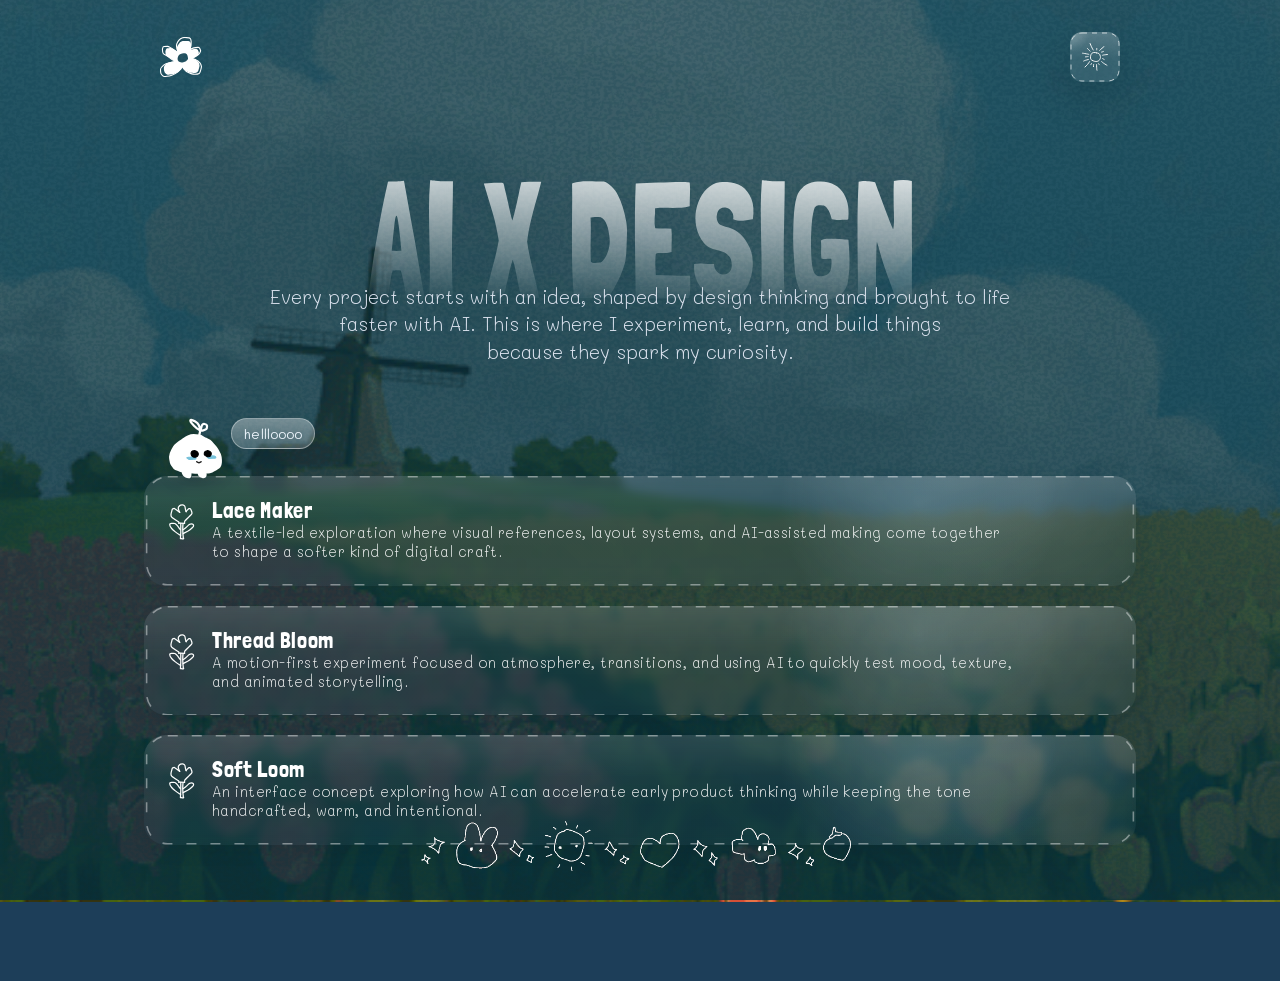
==== commit 05e039fc: "Update portfolio: Add AI Mixtape gallery and new interactive assets" ====
--- a/index.html
+++ b/index.html
@@ -12,6 +12,12 @@
     <div class="floating-project-preview" aria-hidden="true">
       <img src="" alt="" />
     </div>
+    <audio class="agent-jump-sound" preload="auto">
+      <source src="assets/jump.mp3" type="audio/mpeg" />
+    </audio>
+    <audio class="agent-wave-sound" preload="auto">
+      <source src="assets/wavesound.mp3" type="audio/mpeg" />
+    </audio>
     <div class="page-shell">
       <header class="hero">
         <nav class="topbar">
@@ -45,12 +51,115 @@
             tabindex="0"
             data-title="Lace Maker"
             data-body="A textile-led exploration where visual references, layout systems, and AI-assisted making come together to shape a softer kind of digital craft."
-            data-image="assets/overlay.png"
+            data-image="assets/dummy1.jpeg"
             data-link="#"
             data-kicker="Material Study"
             data-notes="Built by turning a small visual curiosity into a structured experiment with rhythm, pattern, and tactility."
             data-tools="Figma direction, AI image support, rapid prototyping"
           >
+            <button class="project-agent walking" type="button" aria-label="Animated project agent">
+              <svg
+                class="project-agent-svg"
+                width="49"
+                height="55"
+                viewBox="0 0 49 55"
+                fill="none"
+                xmlns="http://www.w3.org/2000/svg"
+                aria-hidden="true"
+              >
+                <path
+                  class="agent-body-shape"
+                  d="M22.2996 14.8711C25.7049 14.8793 26.7268 15.0898 27.1654 15.2143C27.5107 15.2946 27.6929 15.3336 27.8778 15.3867C28.5877 15.6502 29.2433 15.9648 32.8914 18.0837C34.8625 18.9969 36.2139 19.5376 36.8297 20.0043C37.6658 20.6379 39.2646 22.3453 40.3382 23.575C41.6247 25.0487 43.0193 26.6058 43.9726 28.1464C46.0942 31.5754 46.5721 33.0041 46.7923 34.9335C46.9674 36.4664 47.1545 38.2087 47.0418 39.1317C46.9447 39.9268 46.8893 41.0713 46.4985 42.0751C46.1681 42.9237 45.8197 43.7057 45.143 44.2234C44.0779 45.0382 43.1731 45.6799 42.3263 46.0086C41.5113 46.325 40.9449 46.8333 39.9394 47.358C39.148 47.7711 38.4835 48.2708 37.7084 48.3486C36.7227 48.4475 35.4599 48.5495 33.8427 48.7973C32.8857 48.9439 30.7249 49.0397 27.1289 48.9309C25.1528 48.8711 22.8886 48.79 21.5803 48.6905C19.9241 48.5645 18.8211 48.5477 17.601 48.3579C15.9358 48.099 12.8895 48.1926 11.3191 47.7249C10.5994 47.5106 9.9555 47.0493 9.02567 46.7277C7.08713 46.0573 5.62198 45.6 4.9809 44.9116C4.33998 44.2234 3.75372 43.4387 3.37318 42.748C2.99716 42.0656 2.10092 41.1099 1.84164 40.0347C1.45148 38.4169 0.927568 35.9956 1.00832 34.9177C1.16071 32.8834 1.04287 31.8694 3.12013 28.1569C4.32591 26.0019 5.15715 24.6933 5.94955 24.0044C7.25697 22.8679 8.58986 21.7902 9.52622 21.1049C10.5947 20.3229 11.5207 19.6051 12.8371 18.7308C13.951 17.9911 15.2936 16.9161 17.2351 16.0956C18.5006 15.5607 20.2375 14.8662 22.2996 14.8711Z"
+                  fill="white"
+                  stroke="white"
+                  stroke-width="2"
+                  stroke-linecap="round"
+                />
+                <path
+                  class="agent-sprout"
+                  d="M27.5307 14.4084C27.6899 14.0804 28.1627 12.6741 28.2894 10.1887C28.3456 9.08652 27.9292 7.8979 26.9878 5.72765C25.7411 2.8539 21.0816 1.11349 19.987 1.00191C19.7575 0.978515 19.5555 1.17489 19.4353 1.33726C19.1995 1.65575 19.3568 2.19184 19.633 2.76938C19.9656 3.46498 21.555 5.05324 23.4444 7.11691C24.8881 8.69373 26.6137 9.85384 27.6682 10.3614C28.7838 10.8984 30.1944 10.7781 31.143 10.601C32.441 10.3587 33.1063 10.0021 33.7509 9.52727C34.4638 9.00201 34.476 7.97066 34.5085 6.91889C34.5229 6.45394 34.3444 6.07567 34.2267 5.74788C33.9843 5.07253 33.0782 4.93326 32.2576 4.80043C31.5902 4.69242 30.9878 4.85642 30.5815 5.16556C29.5259 5.96885 29.5548 7.19927 29.2459 8.28867C29.1602 8.58861 29.0691 8.88385 29.0027 9.12558C28.9363 9.3673 28.8973 9.54656 28.9339 10.0025"
+                  stroke="white"
+                  stroke-width="2"
+                  stroke-linecap="round"
+                />
+                <path
+                  class="agent-foot-left"
+                  d="M12.5336 48.0783C12.5917 47.6041 12.7482 47.2057 12.9022 46.9268C12.7841 46.8126 12.7374 46.7606 13.0979 46.6284C13.116 46.6218 13.1351 46.6149 13.1553 46.6078C13.8826 46.3534 16 45.5 17.2545 45.5532C18.2813 45.5967 19.7484 47.2369 19.8268 48.3666C19.8612 48.8607 19.5069 49.2586 19.4266 49.7331C19.2928 50.5234 19.6466 51.9529 18.9736 52.6337C18.7126 52.8976 18.3531 53.1301 17.8748 53.0987C16.7653 53.0256 16.0638 52.8058 15.3553 52.4893C14.7286 52.2093 13.9923 51.8118 13.5088 51.0784C12.7863 49.9826 12.3948 49.2103 12.5336 48.0783Z"
+                  fill="white"
+                />
+                <path
+                  class="agent-foot-left"
+                  d="M13.1553 46.5624C12.9722 46.7538 12.6267 47.3187 12.5336 48.0783C12.3948 49.2103 12.7863 49.9826 13.5088 51.0784C13.9923 51.8118 14.7286 52.2093 15.3553 52.4893C16.0638 52.8058 16.7653 53.0256 17.8748 53.0987C18.3531 53.1301 18.7126 52.8976 18.9736 52.6337C19.6466 51.9529 19.2928 50.5234 19.4266 49.7331C19.5069 49.2586 19.8612 48.8607 19.8268 48.3666C19.7484 47.2369 18.2813 45.5967 17.2545 45.5532C16 45.5 13.8826 46.3534 13.1553 46.6078C12.314 46.9021 13.3278 46.8135 13.1247 47.6476C13.1068 47.87 13.118 48.0832 13.1294 48.2883C13.1407 48.4933 13.152 48.6839 13.1635 48.8802"
+                  stroke="white"
+                  stroke-width="2"
+                  stroke-linecap="round"
+                />
+                <path
+                  class="agent-foot-right"
+                  d="M26.8929 48.5623C26.9067 47.5297 27.1736 46.7107 27.6857 46.2144C27.6903 46.2027 27.696 46.192 27.7029 46.1823C28.3318 45.7876 30.0145 45.6352 31.0078 46.1415C31.8034 46.5469 32.6758 47.3181 32.8539 48.2161C32.9981 48.9434 33.5389 51.1498 32.8794 52.2649C32.7781 52.4364 32.6326 52.6474 32.429 52.7316C32.0328 52.8955 31.2843 53.1159 30.3892 52.8465L30.3796 52.8436C28.9844 52.4236 28.0664 52.1472 27.5867 51.2769C27.1686 50.5183 26.8813 49.4328 26.8929 48.5623Z"
+                  fill="white"
+                />
+                <path
+                  class="agent-foot-right"
+                  d="M27.7029 46.198C27.1795 46.6925 26.9068 47.5182 26.8929 48.5623C26.8813 49.4328 27.1686 50.5183 27.5867 51.2769C28.0675 52.1492 28.9886 52.4248 30.3892 52.8465C31.2843 53.1159 32.0328 52.8955 32.429 52.7316C32.6326 52.6474 32.7781 52.4364 32.8794 52.2649C33.5389 51.1498 32.9981 48.9434 32.8539 48.2161C32.6758 47.3181 31.8034 46.5469 31.0078 46.1415C30.0145 45.6352 28.3318 45.7876 27.7029 46.1823C27.5806 46.3515 27.8531 46.8557 27.8121 47.2782C27.7712 47.7007 27.7598 48.2923 27.7129 49.2414"
+                  stroke="white"
+                  stroke-width="2"
+                  stroke-linecap="round"
+                />
+                <path
+                  class="agent-cheek-right"
+                  d="M35.7772 34.0684C35.0616 34.2589 34.4887 34.4174 34.1864 34.5018C34.398 34.6804 35.7261 35.9417 36.3258 36.0407C37.2872 36.1994 38.5395 35.9715 39.9485 35.8498C41.5044 35.7154 42.2535 35.7663 42.3341 35.6162L42.3363 35.6122C42.5615 35.1928 42.7414 34.8578 42.1241 34.401C41.6595 34.0572 40.727 33.6455 38.6451 33.8224C37.2107 33.9442 36.2361 33.9463 35.7772 34.0684Z"
+                  fill="#76C1DA"
+                />
+                <path
+                  class="agent-cheek-right"
+                  d="M34.1646 34.5079C34.4605 34.4252 35.0439 34.2636 35.7772 34.0684C36.2361 33.9463 37.2107 33.9442 38.6451 33.8224C40.727 33.6455 41.6595 34.0572 42.1241 34.401C42.7434 34.8593 42.5603 35.195 42.3341 35.6162C42.2535 35.7663 41.5044 35.7154 39.9485 35.8498C38.5395 35.9715 37.2872 36.1994 36.3258 36.0407C35.7036 35.938 34.2977 34.5845 34.1675 34.4864"
+                  stroke="#76C1DA"
+                  stroke-linecap="round"
+                />
+                <path
+                  class="agent-cheek-left"
+                  d="M17.7772 35.0684C17.0616 35.2589 16.4887 35.4174 16.1864 35.5018C16.398 35.6804 17.7261 36.9417 18.3258 37.0407C19.2872 37.1994 20.5395 36.9715 21.9485 36.8498C23.5044 36.7154 24.2535 36.7663 24.3341 36.6162L24.3363 36.6122C24.5615 36.1928 24.7414 35.8578 24.1241 35.401C23.6595 35.0572 22.727 34.6455 20.6451 34.8224C19.2107 34.9442 18.2361 34.9463 17.7772 35.0684Z"
+                  fill="#76C1DA"
+                />
+                <path
+                  class="agent-cheek-left"
+                  d="M16.1646 35.5079C16.4605 35.4252 17.0439 35.2636 17.7772 35.0684C18.2361 34.9463 19.2107 34.9442 20.6451 34.8224C22.727 34.6455 23.6595 35.0572 24.1241 35.401C24.7434 35.8593 24.5603 36.195 24.3341 36.6162C24.2535 36.7663 23.5044 36.7154 21.9485 36.8498C20.5395 36.9715 19.2872 37.1994 18.3258 37.0407C17.7036 36.938 16.2977 35.5845 16.1675 35.4864"
+                  stroke="#76C1DA"
+                  stroke-linecap="round"
+                />
+                <image class="agent-hand" href="assets/arn.svg" x="39.4" y="21" width="8" height="7" preserveAspectRatio="xMidYMid meet" />
+                <path
+                  class="agent-eye-left agent-pupil-left"
+                  d="M21.1889 29.4152C22.0173 29.132 22.9728 28.9961 23.4638 29.0001C23.8477 29.1306 24.2322 29.1766 24.3474 29.2266C24.5836 29.3371 24.8057 29.4599 25.0076 29.5973C25.4086 29.9491 25.8999 30.2975 26.1564 30.7854C26.4924 31.4246 26.7074 32.0341 26.5755 32.4607L26.5741 32.4651C26.4133 32.9854 26.1726 33.764 25.7203 34.1194C25.2993 34.45 24.6044 34.9548 24.0206 34.9485C23.4118 34.9419 22.2749 34.8409 21.6726 34.4534C21.1515 34.1181 20.7057 33.7232 20.3937 33.0726C20.0868 32.4326 19.8526 31.5403 20.1107 30.8127C20.3479 30.144 20.6459 29.6008 21.1889 29.4152Z"
+                  fill="black"
+                  stroke="black"
+                  stroke-linecap="round"
+                />
+                <path
+                  class="agent-eye-right agent-pupil-right"
+                  d="M32.2005 30.7224C32.4188 30.2298 32.613 29.7215 33.1215 29.5431C33.4905 29.4577 34.6908 29.0254 34.8466 29.0058C35.1082 28.9862 35.3776 29.0174 35.6663 29.0783C36.256 29.2962 37.0199 29.6646 37.4022 29.9709C37.8218 30.3071 38.2834 30.5796 38.3094 31.2241C38.3319 31.7813 38.3885 32.269 38.2031 32.6999C38.0089 33.1513 37.4999 34.0956 36.7926 34.3272C36.366 34.467 35.4938 34.6438 34.5416 34.2863C33.9793 34.0752 33.3631 33.7636 32.9468 33.4868C32.5214 33.2039 32.0038 32.8094 32.0008 32.3084L32.0007 32.2973C31.9977 31.795 31.9941 31.1883 32.2005 30.7224Z"
+                  fill="black"
+                  stroke="black"
+                  stroke-linecap="round"
+                />
+                <path
+                  class="agent-mouth"
+                  d="M25.2 39.1 Q27.2 40.8 29.1 39.1"
+                  stroke="#1E1E1E"
+                  stroke-width="1.4"
+                  stroke-linecap="round"
+                  fill="none"
+                />
+                <path
+                  class="agent-tongue"
+                  d="M25.7 39.5 Q27.2 42.2 28.7 39.5 Z"
+                  fill="#ff9bbb"
+                  opacity="0"
+                />
+              </svg>
+            </button>
+            <div class="project-agent-bubble" aria-hidden="true">hi!</div>
             <svg class="project-outline" aria-hidden="true">
               <rect></rect>
             </svg>
@@ -62,7 +171,7 @@
               <p class="project-body">A textile-led exploration where visual references, layout systems, and AI-assisted making come together to shape a softer kind of digital craft.</p>
             </div>
             <div class="project-preview" aria-hidden="true">
-              <img src="assets/overlay.png" alt="" />
+              <img src="assets/dummy1.jpeg" alt="" />
             </div>
           </article>
 
@@ -97,7 +206,7 @@
             tabindex="0"
             data-title="Soft Loom"
             data-body="An interface concept exploring how AI can accelerate early product thinking while keeping the tone handcrafted, warm, and intentional."
-            data-image="assets/overlay.png"
+            data-image="assets/dummy2.webp"
             data-link="#"
             data-kicker="Interface Concept"
             data-notes="Built as a study in contrast: fast generation on one side, careful curation and design judgment on the other."
@@ -114,7 +223,7 @@
               <p class="project-body">An interface concept exploring how AI can accelerate early product thinking while keeping the tone handcrafted, warm, and intentional.</p>
             </div>
             <div class="project-preview" aria-hidden="true">
-              <img src="assets/overlay.png" alt="" />
+              <img src="assets/dummy2.webp" alt="" />
             </div>
           </article>
         </section>
@@ -171,8 +280,15 @@
       const cursorRing = document.querySelector(".cursor-ring");
       const floatingProjectPreview = document.querySelector(".floating-project-preview");
       const floatingProjectPreviewImage = floatingProjectPreview?.querySelector("img");
+      const agentJumpSound = document.querySelector(".agent-jump-sound");
+      const agentWaveSound = document.querySelector(".agent-wave-sound");
       const interactiveNodes = document.querySelectorAll("button, .logo, .project-item");
       const projectItems = document.querySelectorAll(".project-item");
+      const leadProjectItem = document.querySelector(".project-item");
+      const projectAgent = document.querySelector(".project-agent");
+      const projectAgentBubble = document.querySelector(".project-agent-bubble");
+      const projectAgentPupilLeft = document.querySelector(".agent-pupil-left");
+      const projectAgentPupilRight = document.querySelector(".agent-pupil-right");
       const projectDetail = document.querySelector(".project-detail");
       const projectDetailPanel = document.querySelector(".project-detail-panel");
       const projectDetailOutline = document.querySelector(".project-detail-outline");
@@ -191,6 +307,17 @@
       let projectOutlineObserver;
       let activeProjectItem = null;
       let detailCloseTimeout;
+      let agentX = 18;
+      let agentTargetX = 18;
+      let agentFacing = 1;
+      let agentDirection = 1;
+      let agentJumpCombo = 0;
+      let lastAgentJumpAt = 0;
+      let agentJumpTimeout;
+      let agentGuideStage = 0;
+      let agentRunAwayUntil = 0;
+
+      const clamp = (value, min, max) => Math.max(min, Math.min(max, value));
 
       const syncProjectOutlines = () => {
         projectItems.forEach((item) => {
@@ -278,6 +405,191 @@
 
         floatingProjectPreview.style.setProperty("--floating-preview-x", `${nextLeft}px`);
         floatingProjectPreview.style.setProperty("--floating-preview-y", `${nextTop}px`);
+      };
+
+      const syncProjectAgentTarget = () => {
+        if (!leadProjectItem || !projectAgent) {
+          return;
+        }
+
+        const itemWidth = leadProjectItem.clientWidth;
+        const agentWidth = projectAgent.offsetWidth || 68;
+        const minX = 18;
+        const maxX = Math.max(minX, Math.min(itemWidth * 0.72, itemWidth - agentWidth - 18));
+        agentX = clamp(agentX, minX, maxX);
+        agentTargetX = clamp(agentTargetX, minX, maxX);
+      };
+
+      const positionProjectAgent = () => {
+        if (!projectAgent || !projectAgentBubble) {
+          return;
+        }
+
+        projectAgent.style.left = `${agentX}px`;
+        projectAgent.style.transform = `scaleX(${agentFacing})`;
+        projectAgentBubble.style.left = `${agentX + 62}px`;
+      };
+
+      const getProjectAgentBounds = () => {
+        if (!leadProjectItem || !projectAgent) {
+          return { minX: 18, maxX: 18 };
+        }
+
+        const itemWidth = leadProjectItem.clientWidth;
+        const agentWidth = projectAgent.offsetWidth || 68;
+        const minX = 18;
+        const maxX = Math.max(minX, Math.min(itemWidth * 0.72, itemWidth - agentWidth - 18));
+        return { minX, maxX };
+      };
+
+      const setNextProjectAgentTarget = () => {
+        const { minX, maxX } = getProjectAgentBounds();
+        agentTargetX = agentDirection > 0 ? maxX : minX;
+      };
+
+      const chooseProjectAgentTarget = () => {
+        const { minX, maxX } = getProjectAgentBounds();
+        const leftWeightedMax = minX + (maxX - minX) * 0.72;
+        agentTargetX = minX + Math.random() * Math.max(leftWeightedMax - minX, 0);
+      };
+
+      const triggerProjectAgentRunAway = (cursorX) => {
+        if (!projectAgent || !leadProjectItem) {
+          return;
+        }
+
+        const { minX, maxX } = getProjectAgentBounds();
+        const agentCenterX = agentX + (projectAgent.offsetWidth || 54) / 2;
+
+        agentDirection = cursorX <= agentCenterX ? 1 : -1;
+        agentTargetX = agentDirection > 0 ? maxX : minX;
+        agentRunAwayUntil = Date.now() + 900;
+        projectAgent.classList.add("running");
+      };
+
+      const showProjectAgentBubble = (text, duration = 1200) => {
+        if (!projectAgentBubble) {
+          return;
+        }
+
+        projectAgentBubble.textContent = text;
+        projectAgentBubble.classList.add("show");
+        window.clearTimeout(showProjectAgentBubble.timer);
+        showProjectAgentBubble.timer = window.setTimeout(() => {
+          projectAgentBubble.classList.remove("show");
+        }, duration);
+      };
+
+      const waveProjectAgent = () => {
+        if (!projectAgent) {
+          return;
+        }
+
+        if (agentWaveSound) {
+          agentWaveSound.currentTime = 0;
+          agentWaveSound.play().catch(() => {});
+        }
+
+        projectAgent.classList.add("wave");
+        window.setTimeout(() => {
+          projectAgent.classList.remove("wave");
+        }, 1900);
+      };
+
+      const jumpProjectAgent = () => {
+        if (!projectAgent) {
+          return;
+        }
+
+        if (agentJumpSound) {
+          agentJumpSound.currentTime = 0;
+          agentJumpSound.play().catch(() => {});
+        }
+
+        window.clearTimeout(agentJumpTimeout);
+        projectAgent.classList.remove("jump");
+        void projectAgent.offsetWidth;
+        projectAgent.classList.add("jump");
+        agentJumpTimeout = window.setTimeout(() => {
+          projectAgent.classList.remove("jump");
+        }, 620);
+      };
+
+      const blinkProjectAgent = () => {
+        if (!projectAgent) {
+          return;
+        }
+
+        projectAgent.classList.add("blink");
+        window.setTimeout(() => {
+          projectAgent.classList.remove("blink");
+        }, 150);
+        window.setTimeout(blinkProjectAgent, 1800 + Math.random() * 2800);
+      };
+
+      const tongueProjectAgent = () => {
+        if (!projectAgent) {
+          return;
+        }
+
+        projectAgent.classList.add("tongue-out");
+        window.setTimeout(() => {
+          projectAgent.classList.remove("tongue-out");
+        }, 650);
+        window.setTimeout(tongueProjectAgent, 5000 + Math.random() * 6500);
+      };
+
+      const triggerProjectAgentJump = () => {
+        if (!projectAgent) {
+          return;
+        }
+
+        const now = Date.now();
+        agentJumpCombo = now - lastAgentJumpAt < 700 ? Math.min(agentJumpCombo + 1, 3) : 1;
+        lastAgentJumpAt = now;
+
+        const jumpHeights = {
+          1: "42px",
+          2: "68px",
+          3: "84px"
+        };
+
+        projectAgent.style.setProperty("--agent-jump-height", jumpHeights[agentJumpCombo] || "42px");
+        showProjectAgentBubble("boinggggggg");
+        jumpProjectAgent();
+
+        if (agentGuideStage === 0) {
+          agentGuideStage = 1;
+          window.setTimeout(() => {
+            showProjectAgentBubble("press W", 1600);
+          }, 10000);
+        }
+      };
+
+      const animateProjectAgent = () => {
+        if (!projectAgent || !leadProjectItem) {
+          return;
+        }
+
+        const dx = agentTargetX - agentX;
+        const isRunning = Date.now() < agentRunAwayUntil;
+        const step = isRunning ? 1.08 : 0.42;
+
+        if (Math.abs(dx) > step) {
+          projectAgent.classList.add("walking");
+          agentFacing = dx >= 0 ? 1 : -1;
+          agentX += Math.sign(dx) * step;
+        } else {
+          projectAgent.classList.remove("walking");
+          projectAgent.classList.remove("running");
+          agentX = agentTargetX;
+          agentDirection *= -1;
+          setNextProjectAgentTarget();
+        }
+
+        syncProjectAgentTarget();
+        positionProjectAgent();
+        window.requestAnimationFrame(animateProjectAgent);
       };
 
       const updateDetailCloseProximity = (event) => {
@@ -395,6 +707,22 @@
           document.documentElement.style.setProperty("--hero-glow-y", glowY);
           body.classList.add("cursor-active");
           updateDetailCloseProximity(event);
+
+          if (leadProjectItem && projectAgentPupilLeft && projectAgentPupilRight) {
+            const itemRect = leadProjectItem.getBoundingClientRect();
+            const agentCenterX = itemRect.left + agentX + 46;
+            const agentCenterY = itemRect.top - 18;
+            const pupilOffsetX = clamp((event.clientX - agentCenterX) / 70, -1.5, 1.5);
+            const pupilOffsetY = clamp((event.clientY - agentCenterY) / 90, -1.2, 1.2);
+            const cursorDistance = Math.hypot(event.clientX - agentCenterX, event.clientY - agentCenterY);
+
+            projectAgentPupilLeft.style.transform = `translate(${pupilOffsetX}px, ${pupilOffsetY}px)`;
+            projectAgentPupilRight.style.transform = `translate(${pupilOffsetX}px, ${pupilOffsetY}px)`;
+
+            if (cursorDistance < 78 && Date.now() > agentRunAwayUntil - 450) {
+              triggerProjectAgentRunAway(event.clientX - itemRect.left);
+            }
+          }
         });
 
         window.addEventListener("mouseleave", () => {
@@ -448,6 +776,13 @@
         });
       });
 
+      projectAgent?.addEventListener("click", (event) => {
+        event.preventDefault();
+        event.stopPropagation();
+        showProjectAgentBubble("hello", 1400);
+        waveProjectAgent();
+      });
+
       projectDetailPanel?.addEventListener("click", (event) => {
         event.stopPropagation();
       });
@@ -470,14 +805,40 @@
         if (event.key === "Escape" && body.classList.contains("detail-open")) {
           closeProjectDetail();
         }
+
+        if (event.code === "Space" && projectAgent && !body.classList.contains("detail-open")) {
+          event.preventDefault();
+          triggerProjectAgentJump();
+        }
+
+        if ((event.key === "w" || event.key === "W") && projectAgent && !body.classList.contains("detail-open")) {
+          event.preventDefault();
+          showProjectAgentBubble("How u doing", 1400);
+          waveProjectAgent();
+          if (agentGuideStage === 1) {
+            agentGuideStage = 2;
+          }
+        }
+
+        if ((event.key === "t" || event.key === "T") && projectAgent && !body.classList.contains("detail-open")) {
+          event.preventDefault();
+          showProjectAgentBubble("blep", 1200);
+          projectAgent.classList.add("tongue-out");
+          window.setTimeout(() => {
+            projectAgent.classList.remove("tongue-out");
+          }, 700);
+        }
       });
 
       syncProjectOutlines();
       syncProjectDetailOutline();
       syncProjectDetailCtaOutline();
+      syncProjectAgentTarget();
+      positionProjectAgent();
       window.addEventListener("resize", syncProjectOutlines);
       window.addEventListener("resize", syncProjectDetailOutline);
       window.addEventListener("resize", syncProjectDetailCtaOutline);
+      window.addEventListener("resize", syncProjectAgentTarget);
 
       if ("ResizeObserver" in window) {
         projectOutlineObserver = new ResizeObserver(() => {
@@ -504,8 +865,23 @@
           syncProjectOutlines();
           syncProjectDetailOutline();
           syncProjectDetailCtaOutline();
+          syncProjectAgentTarget();
+          positionProjectAgent();
         });
       }
+
+      if (projectAgent) {
+        chooseProjectAgentTarget();
+        animateProjectAgent();
+        blinkProjectAgent();
+        window.setTimeout(() => {
+          showProjectAgentBubble("hellloooo", 1700);
+          window.setTimeout(() => {
+            showProjectAgentBubble("press space bar", 1900);
+          }, 1900);
+        }, 800);
+      }
+
     </script>
   </body>
 </html>
--- a/styles.css
+++ b/styles.css
@@ -32,6 +32,10 @@
   cursor: none;
 }
 
+body.is-loading {
+  overflow: hidden;
+}
+
 body[data-scene="night"] {
   background: url("assets/nights.gif") center/cover no-repeat fixed;
 }
@@ -66,6 +70,60 @@
   z-index: 20;
   opacity: 0;
   transition: opacity 180ms ease, width 220ms ease, height 220ms ease, border-color 220ms ease, background-color 220ms ease;
+}
+
+.site-loader {
+  position: fixed;
+  inset: 0;
+  display: grid;
+  place-items: center;
+  padding: 24px;
+  background:
+    linear-gradient(180deg, rgba(4, 14, 24, 0.84), rgba(3, 11, 20, 0.92)),
+    url("assets/overlay2.svg") center/cover no-repeat;
+  opacity: 1;
+  visibility: visible;
+  transition:
+    opacity 720ms cubic-bezier(0.22, 1, 0.36, 1),
+    visibility 720ms step-end;
+  z-index: 18;
+}
+
+.site-loader::before {
+  content: "";
+  position: absolute;
+  inset: 0;
+  background:
+    radial-gradient(circle at 50% 42%, rgba(118, 193, 218, 0.18), transparent 24%),
+    radial-gradient(circle at 50% 28%, rgba(255, 255, 255, 0.08), transparent 18%);
+  pointer-events: none;
+}
+
+.site-loader-inner {
+  position: relative;
+  display: grid;
+  place-items: center;
+  width: min(100%, 420px);
+  aspect-ratio: 1.2;
+}
+
+.site-loader-logo {
+  width: min(100%, 100px);
+  aspect-ratio: 1 / 1;
+  display: block;
+  background: url("assets/overlay.png") center/cover no-repeat;
+  opacity: 1;
+  box-shadow: none;
+  animation: loaderLogoFloat 2.4s ease-in-out infinite;
+}
+
+body.is-ready .site-loader {
+  opacity: 0;
+  visibility: hidden;
+}
+
+body.is-ready .site-loader-logo {
+  animation: loaderLogoExit 720ms cubic-bezier(0.22, 1, 0.36, 1) forwards;
 }
 
 .cursor-glow {
@@ -106,6 +164,19 @@
   z-index: 11;
   pointer-events: none;
   will-change: transform, opacity;
+}
+
+.floating-project-preview::after {
+  content: "";
+  position: absolute;
+  inset: 0;
+  border-radius: 16px;
+  border: 3px solid rgba(255, 255, 255, 0.58);
+  background: linear-gradient(180deg, rgba(255, 255, 255, 0.16), rgba(255, 255, 255, 0.04));
+  box-shadow:
+    inset 0 1px 0 rgba(255, 255, 255, 0.28),
+    inset 0 0 0 1px rgba(255, 255, 255, 0.08);
+  pointer-events: none;
 }
 
 .floating-project-preview.is-visible {
@@ -344,6 +415,256 @@
 .project-list {
   display: grid;
   gap: 20px;
+}
+
+.project-agent {
+  --agent-jump-height: 42px;
+  position: absolute;
+  top: -60px;
+  left: 18px;
+  width: 54px;
+  height: 66px;
+  padding: 0;
+  border: 0;
+  background: transparent;
+  z-index: 3;
+  transform-origin: 50% 100%;
+  will-change: left, transform;
+}
+
+.project-agent-svg {
+  width: 100%;
+  height: 100%;
+  display: block;
+  overflow: visible;
+  filter: drop-shadow(0 6px 8px rgba(0, 0, 0, 0.12));
+}
+
+.agent-body-shape,
+.agent-sprout,
+.agent-foot-left,
+.agent-foot-right,
+.agent-eye-left,
+.agent-eye-right,
+.agent-pupil-left,
+.agent-pupil-right,
+.agent-hand,
+.agent-mouth,
+.agent-tongue {
+  transform-box: fill-box;
+  transform-origin: center;
+}
+
+.project-agent.walking .agent-body-shape {
+  animation: bodyBob 0.74s ease-in-out infinite alternate;
+}
+
+.project-agent.walking .agent-sprout {
+  animation: sproutSway 0.74s ease-in-out infinite alternate;
+}
+
+.project-agent.walking .agent-foot-left {
+  animation: footLeft 0.74s ease-in-out infinite alternate;
+}
+
+.project-agent.walking .agent-foot-right {
+  animation: footRight 0.74s ease-in-out infinite alternate;
+}
+
+.project-agent.running .agent-body-shape {
+  animation-duration: 0.32s;
+}
+
+.project-agent.running .agent-sprout {
+  animation-duration: 0.32s;
+}
+
+.project-agent.running .agent-foot-left {
+  animation-duration: 0.32s;
+}
+
+.project-agent.running .agent-foot-right {
+  animation-duration: 0.32s;
+}
+
+.project-agent.jump .project-agent-svg {
+  animation: jump 0.58s cubic-bezier(0.25, 0.8, 0.25, 1);
+}
+
+.agent-hand {
+  opacity: 0;
+  transform-origin: 39px 27px;
+}
+
+.project-agent.wave .agent-hand {
+  opacity: 1;
+  animation: handWave 0.6s ease-in-out 4 alternate;
+}
+
+.project-agent.blink .agent-eye-left,
+.project-agent.blink .agent-eye-right,
+.project-agent.blink .agent-pupil-left,
+.project-agent.blink .agent-pupil-right {
+  transform: scaleY(0.08);
+}
+
+.project-agent.tongue-out .agent-tongue {
+  opacity: 1;
+  animation: tonguePop 0.45s ease-in-out;
+}
+
+.project-agent.tongue-out .agent-mouth {
+  opacity: 0;
+}
+
+.project-agent-bubble {
+  position: absolute;
+  top: -58px;
+  left: 44px;
+  z-index: 3;
+  padding: 8px 12px;
+  border: 1px solid rgba(255, 255, 255, 0.4);
+  border-radius: 999px;
+  background:
+    linear-gradient(180deg, rgba(255, 255, 255, 0.26), rgba(255, 255, 255, 0.08)),
+    rgba(255, 255, 255, 0.08);
+  box-shadow:
+    inset 0 12px 26px rgba(255, 255, 255, 0.08),
+    0 10px 26px rgba(0, 0, 0, 0.1);
+  backdrop-filter: blur(14px) saturate(1.04);
+  -webkit-backdrop-filter: blur(14px) saturate(1.04);
+  color: rgba(240, 248, 255, 0.96);
+  font-family: "Mali", "Poppins", sans-serif;
+  font-size: 0.82rem;
+  line-height: 1;
+  font-weight: 400;
+  letter-spacing: 0.01em;
+  opacity: 0;
+  transform: translateY(8px) scale(0.95);
+  transition: opacity 180ms ease, transform 180ms ease;
+  pointer-events: none;
+}
+
+.project-agent-bubble.show {
+  opacity: 1;
+  transform: translateY(0) scale(1);
+}
+
+@keyframes bodyBob {
+  from {
+    transform: translateY(0) rotate(-1deg);
+  }
+  to {
+    transform: translateY(-2px) rotate(1deg);
+  }
+}
+
+@keyframes sproutSway {
+  from {
+    transform: rotate(-7deg);
+  }
+  to {
+    transform: rotate(7deg);
+  }
+}
+
+@keyframes footLeft {
+  from {
+    transform: translateX(-1px) rotate(8deg);
+  }
+  to {
+    transform: translateX(3px) rotate(-10deg);
+  }
+}
+
+@keyframes footRight {
+  from {
+    transform: translateX(1px) rotate(-8deg);
+  }
+  to {
+    transform: translateX(-3px) rotate(10deg);
+  }
+}
+
+@keyframes tonguePop {
+  0% {
+    transform: scaleY(0.1);
+  }
+  50% {
+    transform: scaleY(1.35);
+  }
+  100% {
+    transform: scaleY(1);
+  }
+}
+
+@keyframes blinkSquish {
+  0% {
+    transform: scaleY(1);
+  }
+  50% {
+    transform: scaleY(0.08);
+  }
+  100% {
+    transform: scaleY(1);
+  }
+}
+
+@keyframes jump {
+  0% {
+    transform: translateY(0) scaleY(1);
+  }
+  20% {
+    transform: translateY(5px) scaleY(0.9);
+  }
+  52% {
+    transform: translateY(calc(var(--agent-jump-height) * -1)) scaleY(1.05);
+  }
+  78% {
+    transform: translateY(0) scaleY(0.94);
+  }
+  100% {
+    transform: translateY(0) scaleY(1);
+  }
+}
+
+@keyframes wave {
+  from {
+    transform: rotate(-10deg);
+  }
+  to {
+    transform: rotate(18deg);
+  }
+}
+
+@keyframes handWave {
+  from {
+    transform: rotate(-10deg) translateY(0);
+  }
+  to {
+    transform: rotate(10deg) translateY(-1px);
+  }
+}
+
+@keyframes loaderLogoFloat {
+  0%,
+  100% {
+    transform: translateY(0) scale(1);
+  }
+  50% {
+    transform: translateY(-8px) scale(1.02);
+  }
+}
+
+@keyframes loaderLogoExit {
+  0% {
+    opacity: 1;
+    transform: translateY(0) scale(1);
+  }
+  100% {
+    opacity: 0;
+    transform: translateY(-18px) scale(0.94);
+  }
 }
 
 .project-item {
@@ -664,6 +985,19 @@
   box-shadow:
     inset 0 1px 0 rgba(255, 255, 255, 0.18),
     0 18px 40px rgba(0, 0, 0, 0.22);
+}
+
+.project-detail-media::after {
+  content: "";
+  position: absolute;
+  inset: 0;
+  border-radius: 24px;
+  border: 3px solid rgba(255, 255, 255, 0.58);
+  background: linear-gradient(180deg, rgba(255, 255, 255, 0.16), rgba(255, 255, 255, 0.04));
+  box-shadow:
+    inset 0 1px 0 rgba(255, 255, 255, 0.28),
+    inset 0 0 0 1px rgba(255, 255, 255, 0.08);
+  pointer-events: none;
 }
 
 .project-detail-image {
@@ -868,6 +1202,10 @@
     display: none;
   }
 
+  .site-loader-logo {
+    width: min(100%, 110px);
+  }
+
   .page-shell {
     padding: 24px 18px 18px;
   }
@@ -884,6 +1222,17 @@
     grid-template-columns: 1fr;
     gap: 10px;
     padding: 16px 16px 18px;
+  }
+
+  .project-agent {
+    top: -18px;
+    width: 48px;
+    height: 58px;
+  }
+
+  .project-agent-bubble {
+    top: -46px;
+    left: 38px;
   }
 
   .project-icon {
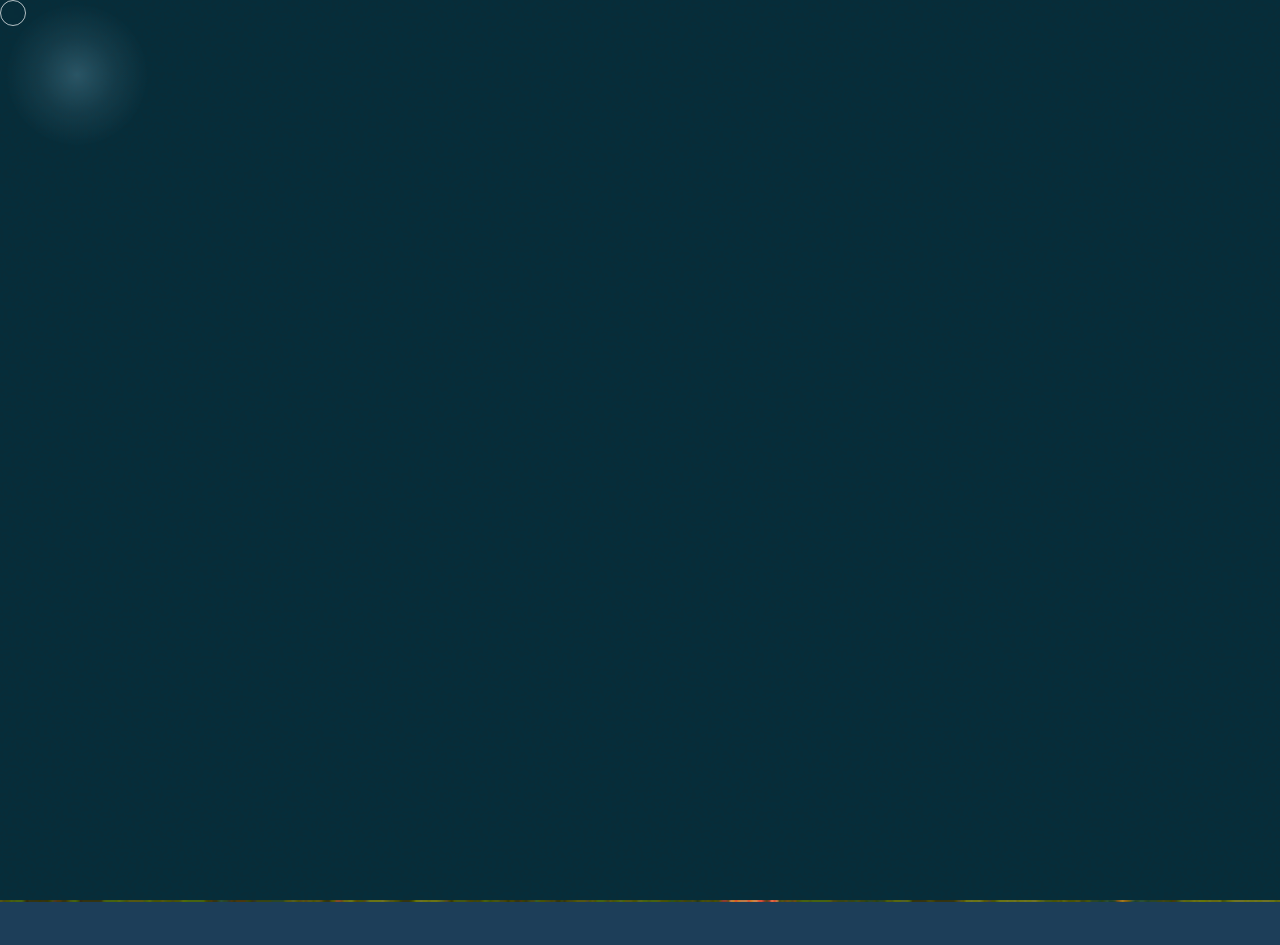
==== commit eaf41f45: "Add loader, favicon, and interaction refinements" ====
--- a/index.html
+++ b/index.html
@@ -3,12 +3,32 @@
   <head>
     <meta charset="UTF-8" />
     <meta name="viewport" content="width=device-width, initial-scale=1.0" />
-    <title>Made with AI</title>
+    <title>AIxDesign</title>
+    <link rel="icon" href="assets/favicon.svg" type="image/svg+xml" />
     <link rel="stylesheet" href="styles.css" />
   </head>
-  <body data-scene="day">
+  <body class="is-loading" data-scene="day">
     <div class="cursor-glow" aria-hidden="true"></div>
     <div class="cursor-ring" aria-hidden="true"></div>
+    <div class="site-loader" aria-hidden="true">
+      <div class="site-loader-inner">
+        <img
+          class="site-loader-base"
+          src="assets/loaderbase.svg"
+          alt=""
+        />
+        <video
+          class="site-loader-animation"
+          autoplay
+          muted
+          playsinline
+          loop
+          preload="auto"
+        >
+          <source src="assets/loaderanimation.mp4" type="video/mp4" />
+        </video>
+      </div>
+    </div>
     <div class="floating-project-preview" aria-hidden="true">
       <img src="" alt="" />
     </div>
@@ -17,6 +37,9 @@
     </audio>
     <audio class="agent-wave-sound" preload="auto">
       <source src="assets/wavesound.mp3" type="audio/mpeg" />
+    </audio>
+    <audio class="agent-hello-sound" preload="auto">
+      <source src="assets/hellosound.mp3" type="audio/mpeg" />
     </audio>
     <div class="page-shell">
       <header class="hero">
@@ -282,6 +305,7 @@
       const floatingProjectPreviewImage = floatingProjectPreview?.querySelector("img");
       const agentJumpSound = document.querySelector(".agent-jump-sound");
       const agentWaveSound = document.querySelector(".agent-wave-sound");
+      const agentHelloSound = document.querySelector(".agent-hello-sound");
       const interactiveNodes = document.querySelectorAll("button, .logo, .project-item");
       const projectItems = document.querySelectorAll(".project-item");
       const leadProjectItem = document.querySelector(".project-item");
@@ -303,10 +327,13 @@
       const projectDetailNotes = document.querySelector(".project-detail-notes");
       const projectDetailTools = document.querySelector(".project-detail-tools");
       const projectDetailCloseNodes = document.querySelectorAll("[data-close-detail]");
+      const siteLoader = document.querySelector(".site-loader");
       const DETAIL_CLOSE_DURATION = 320;
+      const LOADER_MIN_DURATION = 5000;
       let projectOutlineObserver;
       let activeProjectItem = null;
       let detailCloseTimeout;
+      let loaderHideTimeout;
       let agentX = 18;
       let agentTargetX = 18;
       let agentFacing = 1;
@@ -316,8 +343,59 @@
       let agentJumpTimeout;
       let agentGuideStage = 0;
       let agentRunAwayUntil = 0;
+      let agentIntroStarted = false;
+      let agentPromptTimeout;
 
       const clamp = (value, min, max) => Math.max(min, Math.min(max, value));
+
+      const hideSiteLoader = () => {
+        if (!siteLoader || !body.classList.contains("is-loading")) {
+          return;
+        }
+
+        body.classList.add("is-ready");
+        window.clearTimeout(loaderHideTimeout);
+        loaderHideTimeout = window.setTimeout(() => {
+          body.classList.remove("is-loading", "is-ready");
+          siteLoader.remove();
+          startProjectAgentIntro();
+        }, 980);
+      };
+
+      const startProjectAgentIntro = () => {
+        if (!projectAgent || agentIntroStarted) {
+          return;
+        }
+
+        agentIntroStarted = true;
+        window.setTimeout(() => {
+          showProjectAgentBubble("hellloooo", 1700);
+          window.setTimeout(() => {
+            showProjectAgentBubble("press space bar", 1900);
+            scheduleAgentPrompt();
+          }, 1900);
+        }, 350);
+      };
+
+      const scheduleAgentPrompt = () => {
+        window.clearTimeout(agentPromptTimeout);
+
+        if (body.classList.contains("detail-open")) {
+          return;
+        }
+
+        if (agentGuideStage === 0) {
+          agentPromptTimeout = window.setTimeout(() => {
+            showProjectAgentBubble("press space bar", 1900);
+            scheduleAgentPrompt();
+          }, 9000);
+        } else if (agentGuideStage === 1) {
+          agentPromptTimeout = window.setTimeout(() => {
+            showProjectAgentBubble("press W", 1600);
+            scheduleAgentPrompt();
+          }, 10000);
+        }
+      };
 
       const syncProjectOutlines = () => {
         projectItems.forEach((item) => {
@@ -560,8 +638,10 @@
 
         if (agentGuideStage === 0) {
           agentGuideStage = 1;
+          window.clearTimeout(agentPromptTimeout);
           window.setTimeout(() => {
             showProjectAgentBubble("press W", 1600);
+            scheduleAgentPrompt();
           }, 10000);
         }
       };
@@ -669,18 +749,30 @@
       };
 
       sceneToggle?.addEventListener("click", () => {
+        if (sceneToggle.classList.contains("is-switching")) {
+          return;
+        }
+
         const isNightScene = body.dataset.scene === "night";
         const nextScene = isNightScene ? "day" : "night";
         const nextIcon = nextScene === "night" ? "assets/night.svg" : "assets/day.svg";
         const nextLabel = nextScene === "night" ? "Switch background to day" : "Switch background to night";
+        const frameIcon = sceneToggle.querySelector("img");
 
         body.dataset.scene = nextScene;
         sceneToggle.setAttribute("aria-pressed", String(nextScene === "night"));
         sceneToggle.setAttribute("aria-label", nextLabel);
-        const frameIcon = sceneToggle.querySelector("img");
-        if (frameIcon) {
-          frameIcon.src = nextIcon;
-        }
+        sceneToggle.classList.add("is-switching");
+
+        window.setTimeout(() => {
+          if (frameIcon) {
+            frameIcon.src = nextIcon;
+          }
+        }, 160);
+
+        window.setTimeout(() => {
+          sceneToggle.classList.remove("is-switching");
+        }, 430);
       });
 
       if (window.matchMedia("(pointer: fine)").matches && cursorGlow && cursorRing) {
@@ -779,8 +871,16 @@
       projectAgent?.addEventListener("click", (event) => {
         event.preventDefault();
         event.stopPropagation();
+        if (agentHelloSound) {
+          agentHelloSound.volume = 1;
+          agentHelloSound.currentTime = 0;
+          agentHelloSound.play().catch(() => {});
+        }
         showProjectAgentBubble("hello", 1400);
-        waveProjectAgent();
+        projectAgent.classList.add("wave");
+        window.setTimeout(() => {
+          projectAgent.classList.remove("wave");
+        }, 1900);
       });
 
       projectDetailPanel?.addEventListener("click", (event) => {
@@ -817,6 +917,7 @@
           waveProjectAgent();
           if (agentGuideStage === 1) {
             agentGuideStage = 2;
+            window.clearTimeout(agentPromptTimeout);
           }
         }
 
@@ -874,12 +975,17 @@
         chooseProjectAgentTarget();
         animateProjectAgent();
         blinkProjectAgent();
-        window.setTimeout(() => {
-          showProjectAgentBubble("hellloooo", 1700);
-          window.setTimeout(() => {
-            showProjectAgentBubble("press space bar", 1900);
-          }, 1900);
-        }, 800);
+        if (!body.classList.contains("is-loading")) {
+          startProjectAgentIntro();
+        }
+      }
+
+      window.addEventListener("load", () => {
+        window.setTimeout(hideSiteLoader, LOADER_MIN_DURATION);
+      });
+
+      if (document.readyState === "complete") {
+        window.setTimeout(hideSiteLoader, LOADER_MIN_DURATION);
       }
 
     </script>
--- a/styles.css
+++ b/styles.css
@@ -30,14 +30,26 @@
   color: #eef2f8;
   position: relative;
   cursor: none;
+  isolation: isolate;
 }
 
 body.is-loading {
   overflow: hidden;
 }
 
-body[data-scene="night"] {
+body::after {
+  content: "";
+  position: fixed;
+  inset: 0;
   background: url("assets/nights.gif") center/cover no-repeat fixed;
+  opacity: 0;
+  pointer-events: none;
+  z-index: -1;
+  transition: opacity 900ms cubic-bezier(0.22, 1, 0.36, 1);
+}
+
+body[data-scene="night"]::after {
+  opacity: 1;
 }
 
 body.detail-open {
@@ -77,10 +89,8 @@
   inset: 0;
   display: grid;
   place-items: center;
-  padding: 24px;
-  background:
-    linear-gradient(180deg, rgba(4, 14, 24, 0.84), rgba(3, 11, 20, 0.92)),
-    url("assets/overlay2.svg") center/cover no-repeat;
+  padding: 0;
+  background: rgba(5, 14, 23, 1);
   opacity: 1;
   visibility: visible;
   transition:
@@ -94,27 +104,36 @@
   position: absolute;
   inset: 0;
   background:
-    radial-gradient(circle at 50% 42%, rgba(118, 193, 218, 0.18), transparent 24%),
-    radial-gradient(circle at 50% 28%, rgba(255, 255, 255, 0.08), transparent 18%);
+    radial-gradient(circle at 50% 48%, rgba(118, 193, 218, 0.12), transparent 24%);
   pointer-events: none;
 }
 
 .site-loader-inner {
-  position: relative;
+  position: absolute;
+  inset: 0;
   display: grid;
   place-items: center;
-  width: min(100%, 420px);
-  aspect-ratio: 1.2;
-}
-
-.site-loader-logo {
-  width: min(100%, 100px);
-  aspect-ratio: 1 / 1;
+  transition: transform 900ms cubic-bezier(0.22, 1, 0.36, 1), opacity 900ms ease;
+}
+
+.site-loader-base {
+  position: absolute;
+  inset: 0;
+  width: 100%;
+  height: 100%;
   display: block;
-  background: url("assets/overlay.png") center/cover no-repeat;
-  opacity: 1;
-  box-shadow: none;
-  animation: loaderLogoFloat 2.4s ease-in-out infinite;
+  object-fit: cover;
+}
+
+.site-loader-animation {
+  position: relative;
+  z-index: 1;
+  width: min(100vw, 612px);
+  height: auto;
+  display: block;
+  object-fit: contain;
+  mix-blend-mode: screen;
+  filter: saturate(1.02) brightness(1.02);
 }
 
 body.is-ready .site-loader {
@@ -122,8 +141,9 @@
   visibility: hidden;
 }
 
-body.is-ready .site-loader-logo {
-  animation: loaderLogoExit 720ms cubic-bezier(0.22, 1, 0.36, 1) forwards;
+body.is-ready .site-loader-inner {
+  opacity: 0;
+  transform: scale(0.965) translateY(-10px);
 }
 
 .cursor-glow {
@@ -228,6 +248,21 @@
   min-height: 100vh;
   flex-direction: column;
   padding: 32px 24px 112px;
+  opacity: 1;
+  transform: translateY(0);
+  transition:
+    opacity 950ms cubic-bezier(0.22, 1, 0.36, 1),
+    transform 950ms cubic-bezier(0.22, 1, 0.36, 1);
+}
+
+body.is-loading .page-shell {
+  opacity: 0;
+  transform: translateY(20px);
+}
+
+body.is-ready .page-shell {
+  opacity: 1;
+  transform: translateY(0);
 }
 
 .hero {
@@ -281,8 +316,9 @@
   overflow: hidden;
   cursor: pointer;
   transition:
-    background-color 220ms ease,
-    box-shadow 220ms ease;
+    background-color 420ms ease,
+    box-shadow 420ms ease,
+    transform 420ms cubic-bezier(0.22, 1, 0.36, 1);
 }
 
 .glass-frame::before {
@@ -319,11 +355,41 @@
   width: 22px;
   height: 22px;
   opacity: 0.92;
+  transform: translateY(0) rotate(0deg) scale(1);
+  transition:
+    transform 420ms cubic-bezier(0.22, 1, 0.36, 1),
+    opacity 320ms ease,
+    filter 420ms ease;
 }
 
 body[data-scene="day"] .frame-icon img {
   width: 28px;
   height: 28px;
+}
+
+body[data-scene="night"] .glass-frame {
+  background: rgba(169, 198, 223, 0.11);
+  box-shadow:
+    inset 0 18px 40px rgba(188, 214, 255, 0.08),
+    0 18px 50px rgba(2, 8, 18, 0.28);
+}
+
+body[data-scene="night"] .glass-frame::before {
+  opacity: 0.72;
+}
+
+body[data-scene="night"] .glass-frame::after {
+  opacity: 0.92;
+}
+
+.glass-frame.is-switching {
+  transform: translateY(-1px);
+}
+
+.glass-frame.is-switching .frame-icon img {
+  opacity: 0.14;
+  transform: translateY(-8px) rotate(18deg) scale(0.84);
+  filter: blur(1px);
 }
 
 .glass-frame-outline {
@@ -370,7 +436,7 @@
 
 .hero-text {
   max-width: 900px;
-  margin-top: 50px;
+  margin-top: 28px;
   margin-bottom: 0;
 }
 
@@ -409,7 +475,7 @@
 .content {
   width: min(100%, 1020px);
   margin: 0 auto;
-  padding: 90px 14px 24px;
+  padding: 56px 14px 24px;
 }
 
 .project-list {
@@ -643,27 +709,6 @@
   }
   to {
     transform: rotate(10deg) translateY(-1px);
-  }
-}
-
-@keyframes loaderLogoFloat {
-  0%,
-  100% {
-    transform: translateY(0) scale(1);
-  }
-  50% {
-    transform: translateY(-8px) scale(1.02);
-  }
-}
-
-@keyframes loaderLogoExit {
-  0% {
-    opacity: 1;
-    transform: translateY(0) scale(1);
-  }
-  100% {
-    opacity: 0;
-    transform: translateY(-18px) scale(0.94);
   }
 }
 
@@ -1202,8 +1247,8 @@
     display: none;
   }
 
-  .site-loader-logo {
-    width: min(100%, 110px);
+  .site-loader-animation {
+    width: min(100vw, 468px);
   }
 
   .page-shell {
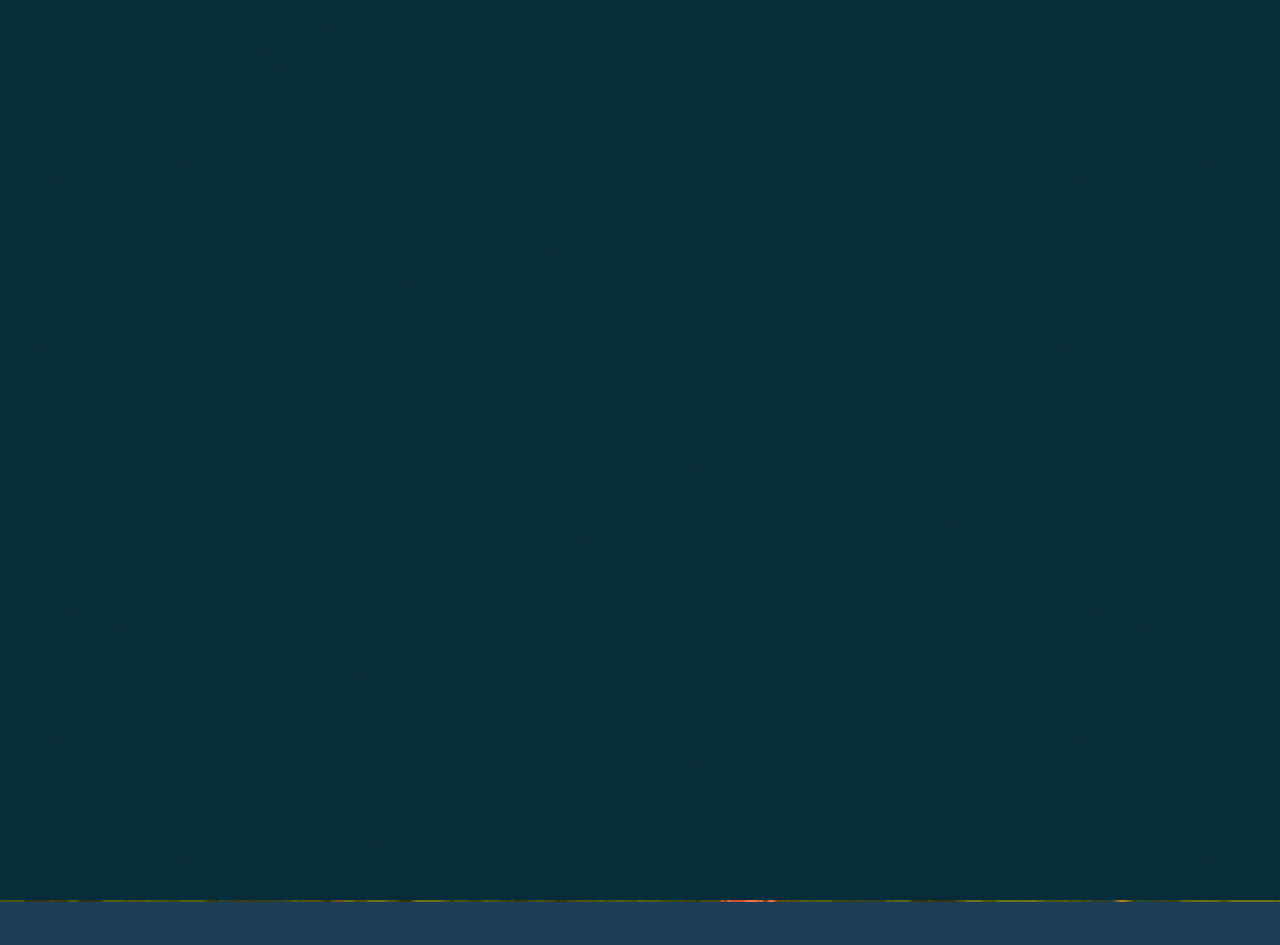
==== commit 7084353f: "Switch favicon to PNG asset" ====
--- a/index.html
+++ b/index.html
@@ -4,7 +4,7 @@
     <meta charset="UTF-8" />
     <meta name="viewport" content="width=device-width, initial-scale=1.0" />
     <title>AIxDesign</title>
-    <link rel="icon" href="assets/favicon.svg" type="image/svg+xml" />
+    <link rel="icon" href="assets/favicon.png" type="image/png" />
     <link rel="stylesheet" href="styles.css" />
   </head>
   <body class="is-loading" data-scene="day">
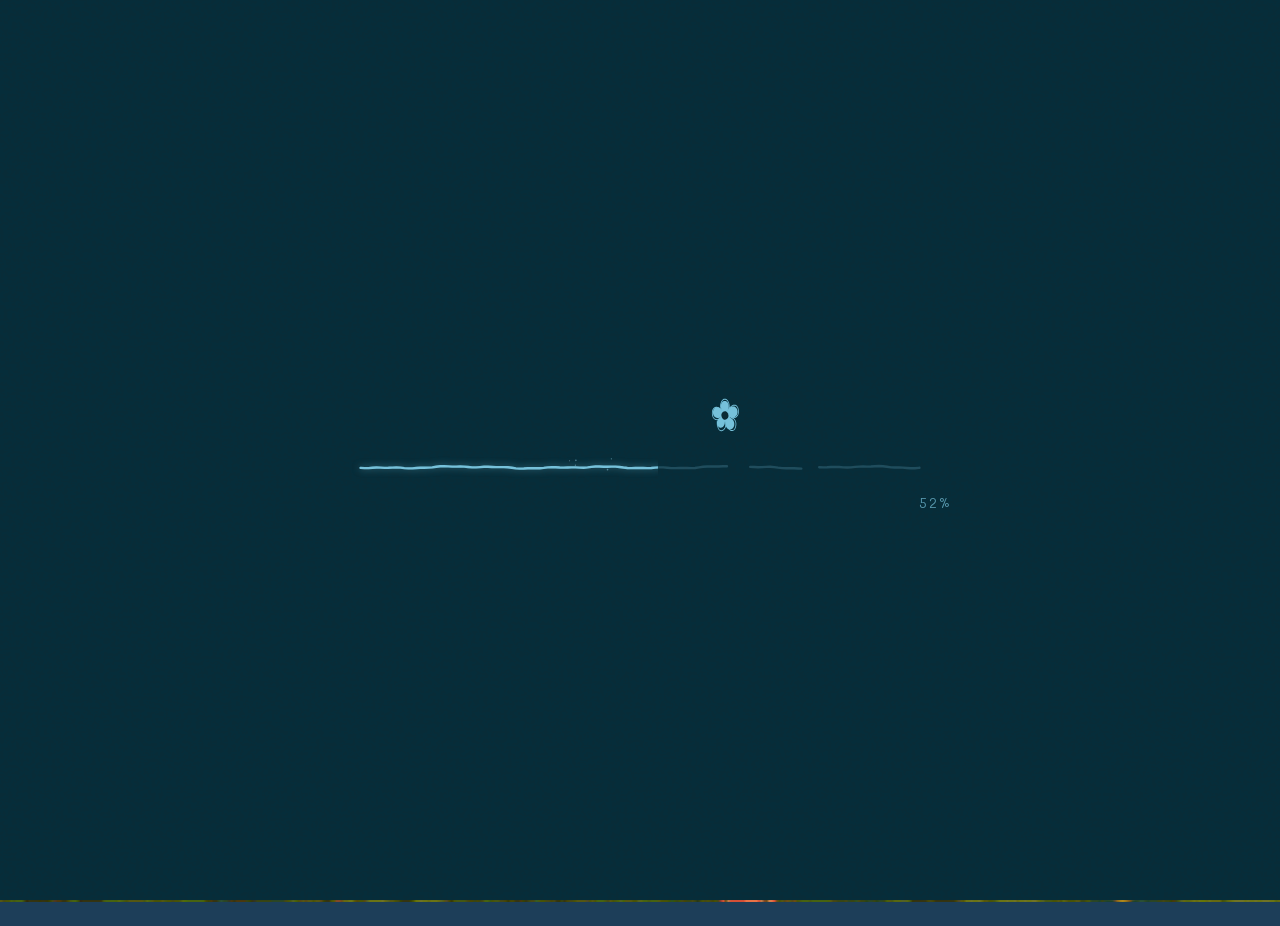
==== commit 04f7a1b1: "Add Tick It as the first project and rebuild the loader - Slot 1 is now Tick It, with four app scree" ====
--- a/index.html
+++ b/index.html
@@ -17,16 +17,30 @@
           src="assets/loaderbase.svg"
           alt=""
         />
-        <video
-          class="site-loader-animation"
-          autoplay
-          muted
-          playsinline
-          loop
-          preload="auto"
-        >
-          <source src="assets/loaderanimation.mp4" type="video/mp4" />
-        </video>
+        <div class="site-loader-stage">
+          <!-- Drawn entirely in code: the line, the flower and the dust are generated by runSiteLoader(). -->
+          <svg class="site-loader-track" viewBox="-40 -118 922 150" fill="none" xmlns="http://www.w3.org/2000/svg">
+            <defs>
+              <clipPath id="siteLoaderFillClip">
+                <rect class="site-loader-fill-rect" x="-40" y="-118" width="0" height="150" />
+              </clipPath>
+            </defs>
+            <path class="site-loader-line site-loader-line-dim" d="" />
+            <path class="site-loader-line site-loader-line-lit" d="" clip-path="url(#siteLoaderFillClip)" />
+            <g class="site-loader-dust"></g>
+            <g class="site-loader-flower">
+              <g class="site-loader-flower-body">
+                <g class="site-loader-flower-spin">
+                  <path class="site-loader-petals-shadow" d="" />
+                  <path class="site-loader-petals" d="" />
+                  <path class="site-loader-petals-sketch" d="" />
+                  <circle class="site-loader-flower-eye" r="5.8" />
+                </g>
+              </g>
+            </g>
+          </svg>
+          <p class="site-loader-count"><span class="site-loader-count-value">0</span>%</p>
+        </div>
       </div>
     </div>
     <div class="floating-project-preview" aria-hidden="true">
@@ -72,13 +86,14 @@
           <article
             class="project-item"
             tabindex="0"
-            data-title="Lace Maker"
-            data-body="A textile-led exploration where visual references, layout systems, and AI-assisted making come together to shape a softer kind of digital craft."
-            data-image="assets/dummy1.jpeg"
+            data-title="Tick It"
+            data-body="A personal task app where every piece of work is a tear-off flyer of tiny tasks. Pull a tab off when it's done."
+            data-image="assets/tick-1-projects.jpg"
+            data-images="assets/tick-1-projects.jpg|assets/tick-2-flyer.jpg|assets/tick-3-flyer-dark.jpg|assets/tick-4-new.jpg"
             data-link="#"
-            data-kicker="Material Study"
-            data-notes="Built by turning a small visual curiosity into a structured experiment with rhythm, pattern, and tactility."
-            data-tools="Figma direction, AI image support, rapid prototyping"
+            data-kicker="Task App"
+            data-notes="To-do lists feel endless. A flyer of tabs to tear off makes progress something you can see and feel, and a finished flyer goes into the shredder."
+            data-tools="Built with AI as a single-page app that installs to the home screen and works offline. No server: tasks stay in your browser, with backups and a weekly Google Sheet sync."
           >
             <button class="project-agent walking" type="button" aria-label="Animated project agent">
               <svg
@@ -190,11 +205,11 @@
               <img src="assets/project_icon.svg" alt="" />
             </div>
             <div class="project-copy">
-              <h2 class="project-title">Lace Maker</h2>
-              <p class="project-body">A textile-led exploration where visual references, layout systems, and AI-assisted making come together to shape a softer kind of digital craft.</p>
+              <h2 class="project-title">Tick It</h2>
+              <p class="project-body">A personal task app where every piece of work is a tear-off flyer of tiny tasks. Pull a tab off when it's done.</p>
             </div>
             <div class="project-preview" aria-hidden="true">
-              <img src="assets/dummy1.jpeg" alt="" />
+              <img src="assets/tick-1-projects.jpg" alt="" />
             </div>
           </article>
 
@@ -319,6 +334,52 @@
       const projectDetailCloseButton = document.querySelector(".project-detail-close-hit");
       const projectDetailCloseFace = document.querySelector(".project-detail-close-face");
       const projectDetailImage = document.querySelector(".project-detail-image");
+      const projectDetailMedia = document.querySelector(".project-detail-media");
+      const SLIDE_HOLD = 2800;
+      const SLIDE_FADE = 900;
+      let slideTimer = 0;
+
+      // A project with data-images="a.jpg|b.jpg|…" shows its pictures one after another, on a loop.
+      const stopProjectSlides = () => {
+        window.clearInterval(slideTimer);
+        slideTimer = 0;
+        projectDetailMedia?.querySelectorAll(".project-detail-slide").forEach((node) => node.remove());
+      };
+
+      const startProjectSlides = (sources, title) => {
+        stopProjectSlides();
+        if (!projectDetailMedia || sources.length < 2) {
+          return;
+        }
+
+        // The first picture is the base image; the rest sit on top and fade in over it in turn.
+        const slides = sources.slice(1).map((src) => {
+          const slide = document.createElement("img");
+          slide.className = "project-detail-image project-detail-slide";
+          slide.src = src;
+          slide.alt = title || "";
+          projectDetailImage.after(slide);
+          return slide;
+        });
+        let current = 0;
+
+        slideTimer = window.setInterval(() => {
+          const previous = slides[current - 1];
+          current = (current + 1) % sources.length;
+          const next = slides[current - 1];
+
+          if (next) {
+            slides.forEach((slide) => { slide.style.zIndex = 1; });
+            next.style.zIndex = 2;
+            next.classList.add("is-showing");
+            if (previous) {
+              window.setTimeout(() => previous.classList.remove("is-showing"), SLIDE_FADE);
+            }
+          } else {
+            previous?.classList.remove("is-showing");
+          }
+        }, SLIDE_HOLD);
+      };
       const projectDetailCta = document.querySelector(".project-detail-cta");
       const projectDetailCtaOutline = document.querySelector(".project-detail-cta-outline");
       const projectDetailKicker = document.querySelector(".project-detail-kicker");
@@ -329,7 +390,8 @@
       const projectDetailCloseNodes = document.querySelectorAll("[data-close-detail]");
       const siteLoader = document.querySelector(".site-loader");
       const DETAIL_CLOSE_DURATION = 320;
-      const LOADER_MIN_DURATION = 5000;
+      const LOADER_MIN_DURATION = 700;
+      const LOADER_MAX_DURATION = 9000;
       let projectOutlineObserver;
       let activeProjectItem = null;
       let detailCloseTimeout;
@@ -710,8 +772,11 @@
         activeProjectItem = item;
         activeProjectItem.classList.add("is-selected");
 
-        projectDetailImage.src = image || "";
+        const imageList = (item.dataset.images || "").split("|").map((src) => src.trim()).filter(Boolean);
+        projectDetailImage.src = imageList[0] || image || "";
         projectDetailImage.alt = title || "";
+        projectDetail.classList.toggle("is-showcase", imageList.length > 1);
+        startProjectSlides(imageList, title);
         if (projectDetailCta) {
           projectDetailCta.href = link || "#";
         }
@@ -745,6 +810,7 @@
           projectDetail.classList.remove("is-closing");
           activeProjectItem?.classList.remove("is-selected");
           activeProjectItem = null;
+          stopProjectSlides();
         }, DETAIL_CLOSE_DURATION);
       };
 
@@ -980,13 +1046,267 @@
         }
       }
 
-      window.addEventListener("load", () => {
-        window.setTimeout(hideSiteLoader, LOADER_MIN_DURATION);
-      });
-
-      if (document.readyState === "complete") {
-        window.setTimeout(hideSiteLoader, LOADER_MIN_DURATION);
-      }
+      // Loader, drawn and animated in code. A five-petal flower bounces along a hand-drawn line without stopping:
+      // every bounce eases forward toward the real load progress, stretches in the air, squashes on landing,
+      // dents the line like a trampoline and kicks up a little dust. At the end it does one big flip and the screen fades.
+      const runSiteLoader = () => {
+        const svg = siteLoader?.querySelector(".site-loader-track");
+        if (!siteLoader || !svg) {
+          window.addEventListener("load", () => window.setTimeout(hideSiteLoader, 600));
+          return;
+        }
+
+        const $ = (selector) => svg.querySelector(selector);
+        const fillRect = $(".site-loader-fill-rect");
+        const lineDim = $(".site-loader-line-dim");
+        const lineLit = $(".site-loader-line-lit");
+        const dustLayer = $(".site-loader-dust");
+        const flower = $(".site-loader-flower");
+        const flowerBody = $(".site-loader-flower-body");
+        const flowerSpin = $(".site-loader-flower-spin");
+        const countValue = siteLoader.querySelector(".site-loader-count-value");
+        const NS = "http://www.w3.org/2000/svg";
+
+        const LINE_LENGTH = 842;
+        const SEGMENTS = [[0, 552], [587, 664], [691, 842]];
+        const R = 21;
+        const reduceMotion = window.matchMedia("(prefers-reduced-motion: reduce)").matches;
+
+        // ---- Drawing -------------------------------------------------------------------------------
+        // Five petals from one polar curve: |cos(2.5θ)| makes five lobes; each petal gets its own size so it looks hand-made.
+        const petalPath = (radius, sizes, turn = 0, wobble = 0) => {
+          const steps = 160;
+          let d = "";
+          for (let i = 0; i <= steps; i += 1) {
+            const theta = (i / steps) * Math.PI * 2;
+            const lobe = Math.pow(Math.abs(Math.cos(2.5 * (theta + turn))), 0.5);
+            const petal = Math.floor(((theta + turn + Math.PI / 5) / ((Math.PI * 2) / 5)) % 5 + 5) % 5;
+            const r = radius * (0.34 + 0.66 * lobe * sizes[petal]) + wobble * Math.sin(theta * 7 + 1.3);
+            const x = Math.cos(theta) * r;
+            const y = Math.sin(theta) * r;
+            d += `${i ? "L" : "M"}${x.toFixed(2)} ${y.toFixed(2)}`;
+          }
+          return `${d}Z`;
+        };
+        // Uneven petals, plus a looser outline drawn slightly bigger and off-register, like a quick pen sketch.
+        const sizes = [1.06, 0.84, 1, 0.9, 1.1];
+        $(".site-loader-petals-shadow").setAttribute("d", petalPath(R, sizes, 0.08));
+        $(".site-loader-petals").setAttribute("d", petalPath(R, sizes, 0.08));
+        $(".site-loader-petals-sketch").setAttribute("d", petalPath(R * 1.09, [1.02, 0.9, 1.06, 0.95, 1.05], 0.16, 0.6));
+
+        // A hand-drawn baseline: a few slow waves layered so it never looks ruled.
+        const wobbleAt = (x) => 1.1 * Math.sin(x * 0.031) + 0.7 * Math.sin(x * 0.077 + 1.3) + 0.4 * Math.sin(x * 0.19 + 0.4);
+
+        // ---- Line that dents when the flower lands -------------------------------------------------
+        const dents = [];
+        const dentAt = (x, now) => {
+          let y = 0;
+          for (const dent of dents) {
+            const age = (now - dent.start) / 1000;
+            const falloff = Math.exp(-((x - dent.x) ** 2) / (2 * 46 ** 2));
+            y += dent.depth * falloff * Math.exp(-age * 5.5) * Math.cos(age * 23);
+          }
+          return y;
+        };
+        const lineY = (x, now) => wobbleAt(x) + dentAt(x, now);
+        const linePath = (now) =>
+          SEGMENTS.map(([from, to]) => {
+            let d = "";
+            for (let x = from; x <= to; x += 6) {
+              d += `${x === from ? "M" : "L"}${x} ${lineY(x, now).toFixed(2)}`;
+            }
+            return `${d}L${to} ${lineY(to, now).toFixed(2)}`;
+          }).join("");
+
+        // ---- Dust puffs ---------------------------------------------------------------------------
+        const dust = Array.from({ length: 18 }, () => {
+          const dot = document.createElementNS(NS, "circle");
+          dot.setAttribute("r", "0");
+          dustLayer.appendChild(dot);
+          return { dot, life: 0 };
+        });
+        const puff = (x, y, strength) => {
+          let made = 0;
+          for (const speck of dust) {
+            if (speck.life > 0 || made >= 5) {
+              continue;
+            }
+            const side = made % 2 ? 1 : -1;
+            Object.assign(speck, {
+              x: x + side * (6 + Math.random() * 6),
+              y,
+              vx: side * (30 + Math.random() * 70) * strength,
+              vy: -(40 + Math.random() * 70) * strength,
+              size: 1.4 + Math.random() * 1.6,
+              life: 1
+            });
+            made += 1;
+          }
+        };
+
+        // ---- Progress -----------------------------------------------------------------------------
+        const startedAt = performance.now();
+        let pageLoaded = document.readyState === "complete";
+        window.addEventListener("load", () => {
+          pageLoaded = true;
+        });
+        const trackedImages = [...document.images].filter((image) => !siteLoader.contains(image));
+        const loadedShare = () =>
+          trackedImages.length ? trackedImages.filter((image) => image.complete).length / trackedImages.length : 0;
+        const progressGoal = (elapsed) => {
+          const ready = (pageLoaded && elapsed > LOADER_MIN_DURATION) || elapsed > LOADER_MAX_DURATION;
+          const creep = 0.94 * (1 - Math.exp(-elapsed / 3600));
+          return { ready, goal: ready ? 1 : Math.min(0.94, Math.max(creep, loadedShare() * 0.4)) };
+        };
+
+        // ---- Motion -------------------------------------------------------------------------------
+        const easeInOutSine = (t) => -(Math.cos(Math.PI * t) - 1) / 2;
+        let position = 0;
+        let jump = null;          // { from, to, start, duration, height, spin }
+        let groundUntil = 0;      // brief contact time between bounces
+        let squash = 0;           // + flat, − tall; springs back after each landing
+        let squashVelocity = 0;
+        let angle = 0;
+        let trail = 0;
+        let trailVelocity = 0;
+        let shown = 0;
+        let finale = false;
+        let hidden = false;
+        let lastFrame = startedAt;
+        let lastStep = 0;
+
+        const launch = (now, ready) => {
+          const gap = Math.max(0, progressGoal(now - startedAt).goal - position);
+          // Once the page is ready the flower builds momentum: each hop reaches a bit further than the last
+          // (about 1.6x), so it speeds up smoothly instead of leaping, and the last hop takes whatever is left.
+          let step;
+          if (ready) {
+            const next = Math.max(0.12, lastStep * 1.6);
+            step = gap <= next * 1.35 ? gap : next;
+          } else {
+            step = gap > 0.004 ? Math.min(gap, 0.08) : 0;
+          }
+          lastStep = step;
+          const height = position >= 1 ? 80 : ready ? Math.min(62, 24 + step * 100) : Math.min(60, 17 + step * 300);
+          jump = {
+            from: position,
+            to: Math.min(1, position + step),
+            start: now,
+            height,
+            duration: (ready ? 78 : 102) * Math.sqrt(height),
+            finale: position >= 1,
+            spin: position >= 1 ? -360 : (step * LINE_LENGTH / R) * (180 / Math.PI),
+            rock: step === 0 ? (Math.random() < 0.5 ? -1 : 1) : 0
+          };
+          squashVelocity -= 9; // push off the ground
+        };
+
+        const frame = (now) => {
+          if (!siteLoader.isConnected) {
+            return;
+          }
+          const dt = Math.min(0.05, (now - lastFrame) / 1000);
+          lastFrame = now;
+          const { ready } = progressGoal(now - startedAt);
+
+          let x = position;
+          let lift = 0;
+          let stretch = 0;
+          let rock = 0;
+
+          if (reduceMotion) {
+            position += (progressGoal(now - startedAt).goal - position) * (1 - Math.exp(-dt * 3));
+            if (ready && 1 - position < 0.004 && !hidden) {
+              position = 1;
+              hidden = true;
+              hideSiteLoader();
+            }
+            x = position;
+          } else if (jump) {
+            const t = Math.min(1, (now - jump.start) / jump.duration);
+            const along = easeInOutSine(t);
+            x = jump.from + (jump.to - jump.from) * along;
+            lift = jump.height * 4 * t * (1 - t);
+            stretch = -0.2 * Math.sin(Math.PI * t) * Math.min(1, jump.height / 40);
+            rock = jump.rock * 9 * Math.sin(Math.PI * t);
+            // start fading into the site while the final flip is still in the air
+            if (jump.finale && t >= 0.4 && !hidden) {
+              hidden = true;
+              hideSiteLoader();
+            }
+            if (t >= 1) {
+              angle += jump.spin;
+              const impact = Math.min(1, jump.height / 55);
+              position = jump.to;
+              x = position;
+              dents.push({ x: x * LINE_LENGTH, start: now, depth: 4 + impact * 7 });
+              if (dents.length > 6) {
+                dents.shift();
+              }
+              puff(x * LINE_LENGTH, lineY(x * LINE_LENGTH, now), 0.6 + impact * 0.7);
+              squashVelocity += 9 + impact * 10;
+              groundUntil = now + (finale ? 0 : 70);
+              if (finale && !hidden) {
+                hidden = true;
+                hideSiteLoader();
+              }
+              jump = null;
+            } else {
+              flowerSpin.setAttribute("transform", `rotate(${(angle + jump.spin * along + rock).toFixed(1)})`);
+            }
+          } else if (now >= groundUntil && !finale) {
+            if (position >= 1 && ready) {
+              finale = true;
+            }
+            launch(now, ready);
+          }
+
+          // squash spring: quick, a little wobbly
+          squashVelocity += (-260 * squash - 15 * squashVelocity) * dt;
+          squash += squashVelocity * dt;
+          const s = Math.max(-0.35, Math.min(0.4, squash + stretch));
+          flowerBody.setAttribute("transform", `scale(${(1 + s * 0.6).toFixed(3)} ${(1 - s * 0.6).toFixed(3)}) translate(0 ${-R})`);
+          if (!jump) {
+            flowerSpin.setAttribute("transform", `rotate(${angle.toFixed(1)})`);
+          }
+
+          const px = x * LINE_LENGTH;
+          flower.setAttribute("transform", `translate(${px.toFixed(2)} ${(lineY(px, now) - 1.5 - lift).toFixed(2)})`);
+
+          // the lit line and the number follow on a loose spring
+          trailVelocity += (150 * (x - trail) - 15 * trailVelocity) * dt;
+          trail += trailVelocity * dt;
+          fillRect.setAttribute("width", String(Math.max(0, trail * LINE_LENGTH + 40)));
+          shown += (x - shown) * (1 - Math.exp(-dt * 10));
+          if (countValue) {
+            countValue.textContent = String(Math.round(Math.max(0, Math.min(1, shown)) * 100));
+          }
+
+          const d = linePath(now);
+          lineDim.setAttribute("d", d);
+          lineLit.setAttribute("d", d);
+
+          for (const speck of dust) {
+            if (speck.life <= 0) {
+              continue;
+            }
+            speck.life -= dt * 2.2;
+            speck.vy += 260 * dt;
+            speck.x += speck.vx * dt;
+            speck.y += speck.vy * dt;
+            speck.dot.setAttribute("cx", speck.x.toFixed(1));
+            speck.dot.setAttribute("cy", speck.y.toFixed(1));
+            speck.dot.setAttribute("r", Math.max(0, speck.size * speck.life).toFixed(2));
+            speck.dot.setAttribute("opacity", Math.max(0, speck.life).toFixed(2));
+          }
+
+          window.requestAnimationFrame(frame);
+        };
+
+        window.requestAnimationFrame(frame);
+      };
+
+      runSiteLoader();
 
     </script>
   </body>
--- a/styles.css
+++ b/styles.css
@@ -125,15 +125,71 @@
   object-fit: cover;
 }
 
-.site-loader-animation {
+.site-loader-stage {
   position: relative;
   z-index: 1;
-  width: min(100vw, 612px);
+  width: min(86vw, 612px);
+  display: grid;
+  justify-items: end;
+  gap: 6px;
+}
+
+.site-loader-track {
+  width: 100%;
   height: auto;
   display: block;
-  object-fit: contain;
-  mix-blend-mode: screen;
-  filter: saturate(1.02) brightness(1.02);
+  overflow: visible;
+}
+
+.site-loader-line {
+  stroke: #76c1da;
+  stroke-width: 3.6;
+  stroke-linecap: round;
+  stroke-linejoin: round;
+  fill: none;
+}
+
+.site-loader-line-dim {
+  opacity: 0.22;
+}
+
+.site-loader-line-lit {
+  filter: drop-shadow(0 0 6px rgba(118, 193, 218, 0.5));
+}
+
+.site-loader-petals-shadow {
+  fill: #164f61;
+  transform: translate(-1px, 1.2px);
+}
+
+.site-loader-petals {
+  fill: #76c1da;
+}
+
+.site-loader-petals-sketch {
+  fill: none;
+  stroke: #76c1da;
+  stroke-width: 1.3;
+  stroke-linejoin: round;
+  transform: translate(1.2px, -0.8px);
+}
+
+.site-loader-flower-eye {
+  fill: #0b2b35;
+}
+
+.site-loader-dust circle {
+  fill: #9fd7ea;
+}
+
+.site-loader-count {
+  margin: 0;
+  margin-right: -6px;
+  font-family: "Mali", "Poppins", sans-serif;
+  font-size: 0.82rem;
+  letter-spacing: 0.14em;
+  color: rgba(118, 193, 218, 0.72);
+  font-variant-numeric: tabular-nums;
 }
 
 body.is-ready .site-loader {
@@ -1247,8 +1303,8 @@
     display: none;
   }
 
-  .site-loader-animation {
-    width: min(100vw, 468px);
+  .site-loader-stage {
+    width: min(84vw, 468px);
   }
 
   .page-shell {
@@ -1337,3 +1393,56 @@
     width: min(100% - 32px, 437px);
   }
 }
+
+/* Showcase: a project with several pictures (data-images) cycles through them.
+   The frame takes the pictures' own shape (700 × 800), so nothing is cropped. */
+.project-detail.is-showcase .project-detail-media {
+  align-self: center;
+  justify-self: center;
+  width: min(100%, calc((100dvh - 120px) * 7 / 8));
+  aspect-ratio: 7 / 8;
+  min-height: 0;
+  background: #f5f3ee;
+}
+
+.project-detail-slide {
+  position: absolute;
+  inset: 0;
+  opacity: 0;
+  transition: opacity 900ms ease;
+}
+
+.project-detail-slide.is-showing {
+  opacity: 1;
+}
+
+@media (prefers-reduced-motion: reduce) {
+  .project-detail-slide {
+    transition: none;
+  }
+}
+
+/* The "Visit the product" button sits on the picture, so it gets a solid dark face to stay readable. */
+.project-detail.is-showcase .project-detail-media::after {
+  z-index: 3;
+}
+
+.project-detail-cta,
+.project-detail-cta:hover {
+  z-index: 5;
+  background: rgba(22, 33, 41, 0.86);
+  color: #ffffff;
+  box-shadow:
+    inset 0 1px 0 rgba(255, 255, 255, 0.16),
+    0 12px 30px rgba(0, 0, 0, 0.32);
+}
+
+.project-detail-cta:hover {
+  background: rgba(14, 22, 28, 0.94);
+}
+
+@media (max-width: 720px) {
+  .project-detail.is-showcase .project-detail-media {
+    width: min(100%, calc(50dvh * 7 / 8));
+  }
+}
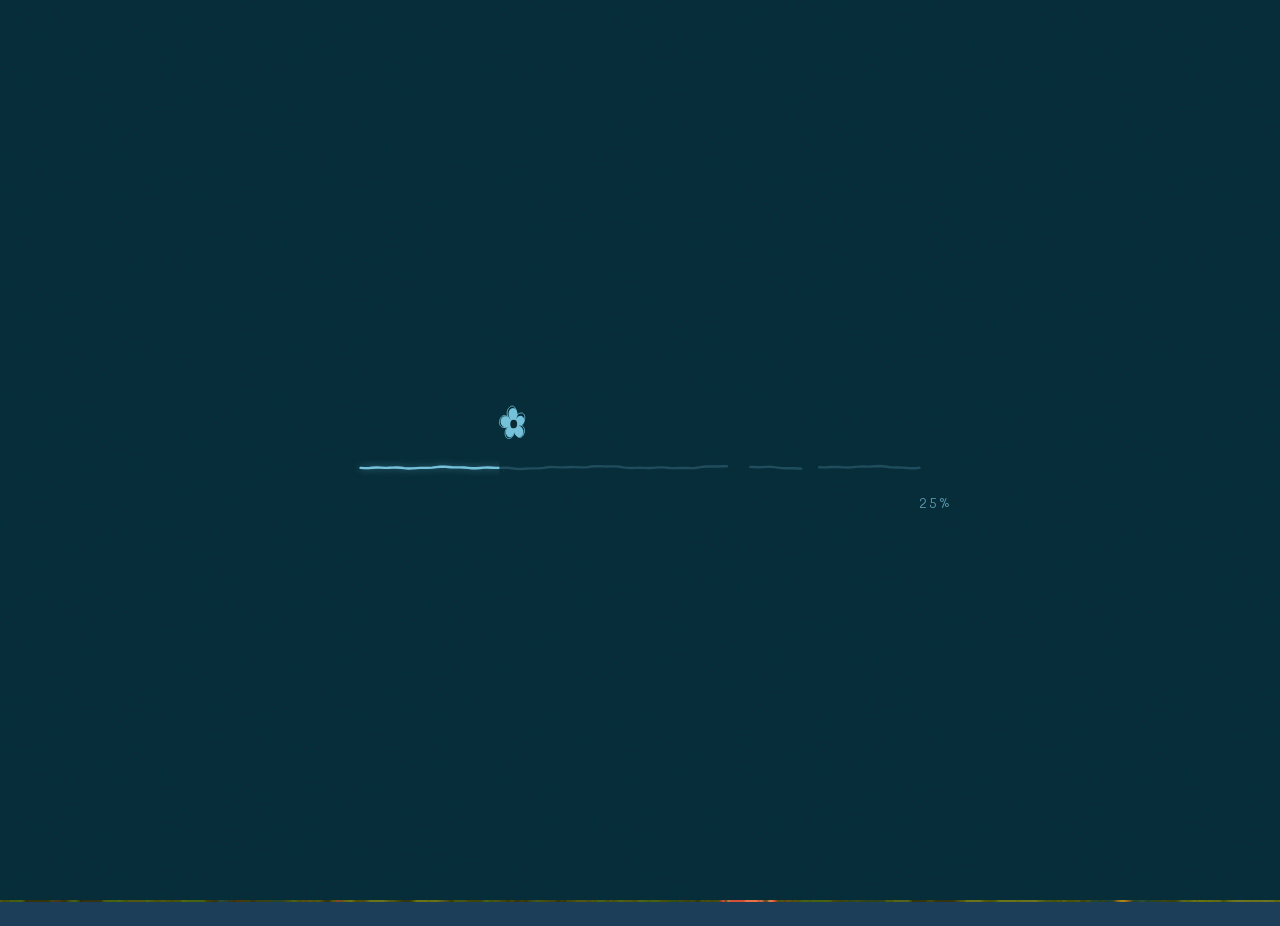
==== commit 6162cd57: "Link Tick It to its live site and fix the detail close button - Point Tick It's "Visit the product" " ====
--- a/index.html
+++ b/index.html
@@ -90,7 +90,7 @@
             data-body="A personal task app where every piece of work is a tear-off flyer of tiny tasks. Pull a tab off when it's done."
             data-image="assets/tick-1-projects.jpg"
             data-images="assets/tick-1-projects.jpg|assets/tick-2-flyer.jpg|assets/tick-3-flyer-dark.jpg|assets/tick-4-new.jpg"
-            data-link="#"
+            data-link="https://tickittt.netlify.app/"
             data-kicker="Task App"
             data-notes="To-do lists feel endless. A flyer of tabs to tear off makes progress something you can see and feel, and a finished flyer goes into the shredder."
             data-tools="Built with AI as a single-page app that installs to the home screen and works offline. No server: tasks stay in your browser, with backups and a weekly Google Sheet sync."
@@ -959,6 +959,9 @@
         closeProjectDetail();
       });
 
+      // Keyboard (Enter/Space) fires click, not pointerdown.
+      projectDetailCloseButton?.addEventListener("click", closeProjectDetail);
+
       projectDetailCloseNodes.forEach((node) => {
         if (node === projectDetailCloseButton) {
           return;
--- a/styles.css
+++ b/styles.css
@@ -909,7 +909,9 @@
   position: fixed;
   inset: 0;
   display: grid;
-  place-items: center;
+  place-items: start center;
+  overflow-y: auto;
+  overscroll-behavior: contain;
   padding: 32px 24px;
   opacity: 0;
   visibility: hidden;
@@ -934,7 +936,7 @@
 }
 
 .project-detail-backdrop {
-  position: absolute;
+  position: fixed;
   inset: 0;
   background:
     linear-gradient(180deg, rgba(4, 20, 34, 0.5), rgba(4, 20, 34, 0.74)),
@@ -949,6 +951,7 @@
   --project-detail-dash: 10;
   --project-detail-gap: 14;
   position: relative;
+  margin-block: auto;
   width: min(100%, 980px);
   display: grid;
   grid-template-columns: minmax(280px, 0.95fr) minmax(0, 1fr);
@@ -1014,7 +1017,7 @@
   -webkit-appearance: none;
   background: transparent;
   box-shadow: none;
-  z-index: 2;
+  z-index: 5;
   cursor: pointer;
   pointer-events: auto;
   touch-action: manipulation;
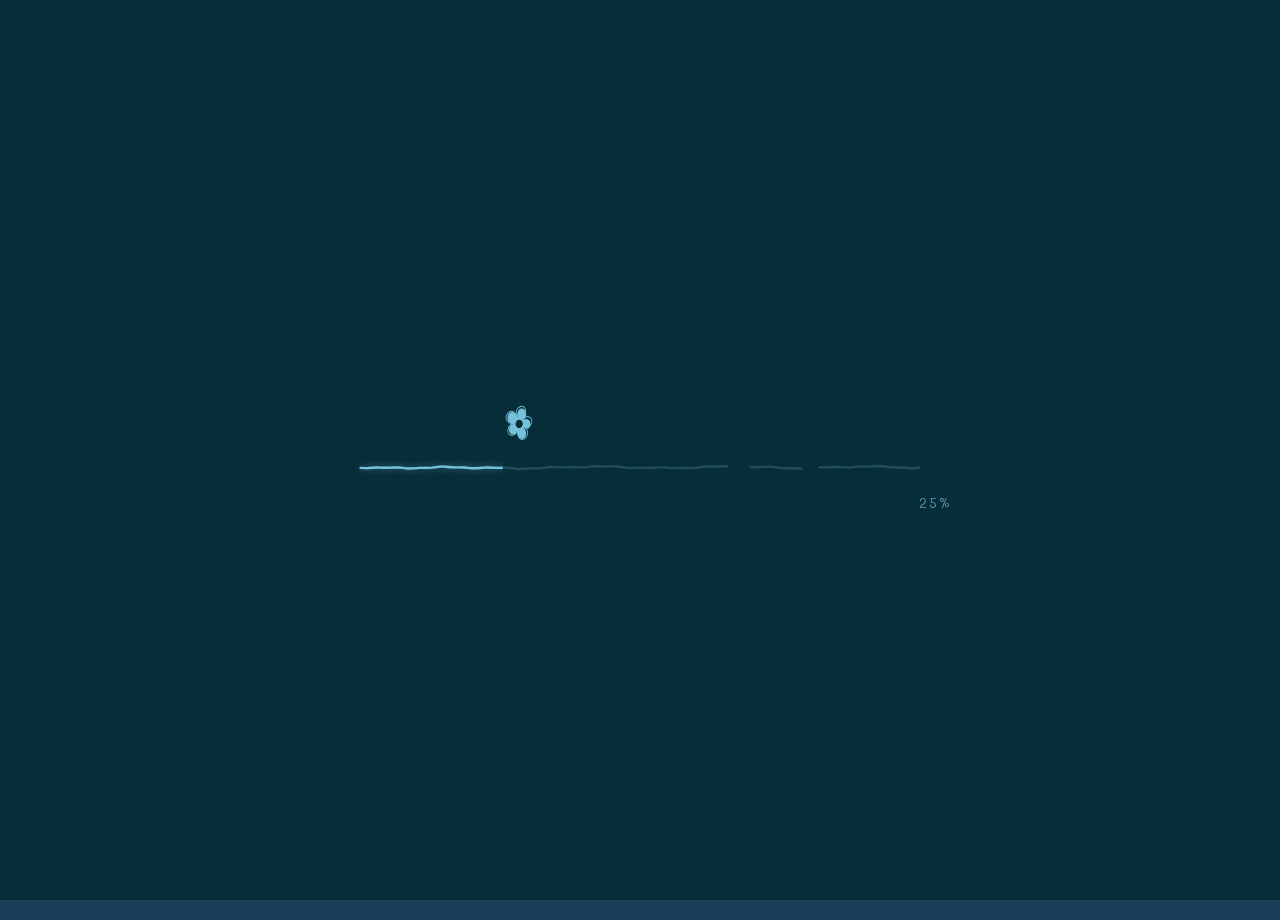
==== commit 03efe384: "Remove placeholder Thread Bloom and Soft Loom projects Keep Tick It as the only project until real o" ====
--- a/index.html
+++ b/index.html
@@ -212,58 +212,6 @@
               <img src="assets/tick-1-projects.jpg" alt="" />
             </div>
           </article>
-
-          <article
-            class="project-item"
-            tabindex="0"
-            data-title="Thread Bloom"
-            data-body="A motion-first experiment focused on atmosphere, transitions, and using AI to quickly test mood, texture, and animated storytelling."
-            data-image="assets/_.gif"
-            data-link="#"
-            data-kicker="Motion Study"
-            data-notes="Built to see how quickly an ambient concept could become a living interface moment without losing design intent."
-            data-tools="Concept framing, AI motion testing, interface styling"
-          >
-            <svg class="project-outline" aria-hidden="true">
-              <rect></rect>
-            </svg>
-            <div class="project-icon" aria-hidden="true">
-              <img src="assets/project_icon.svg" alt="" />
-            </div>
-            <div class="project-copy">
-              <h2 class="project-title">Thread Bloom</h2>
-              <p class="project-body">A motion-first experiment focused on atmosphere, transitions, and using AI to quickly test mood, texture, and animated storytelling.</p>
-            </div>
-            <div class="project-preview" aria-hidden="true">
-              <img src="assets/_.gif" alt="" />
-            </div>
-          </article>
-
-          <article
-            class="project-item"
-            tabindex="0"
-            data-title="Soft Loom"
-            data-body="An interface concept exploring how AI can accelerate early product thinking while keeping the tone handcrafted, warm, and intentional."
-            data-image="assets/dummy2.webp"
-            data-link="#"
-            data-kicker="Interface Concept"
-            data-notes="Built as a study in contrast: fast generation on one side, careful curation and design judgment on the other."
-            data-tools="UI composition, copy shaping, AI-assisted iteration"
-          >
-            <svg class="project-outline" aria-hidden="true">
-              <rect></rect>
-            </svg>
-            <div class="project-icon" aria-hidden="true">
-              <img src="assets/project_icon.svg" alt="" />
-            </div>
-            <div class="project-copy">
-              <h2 class="project-title">Soft Loom</h2>
-              <p class="project-body">An interface concept exploring how AI can accelerate early product thinking while keeping the tone handcrafted, warm, and intentional.</p>
-            </div>
-            <div class="project-preview" aria-hidden="true">
-              <img src="assets/dummy2.webp" alt="" />
-            </div>
-          </article>
         </section>
       </main>
 
